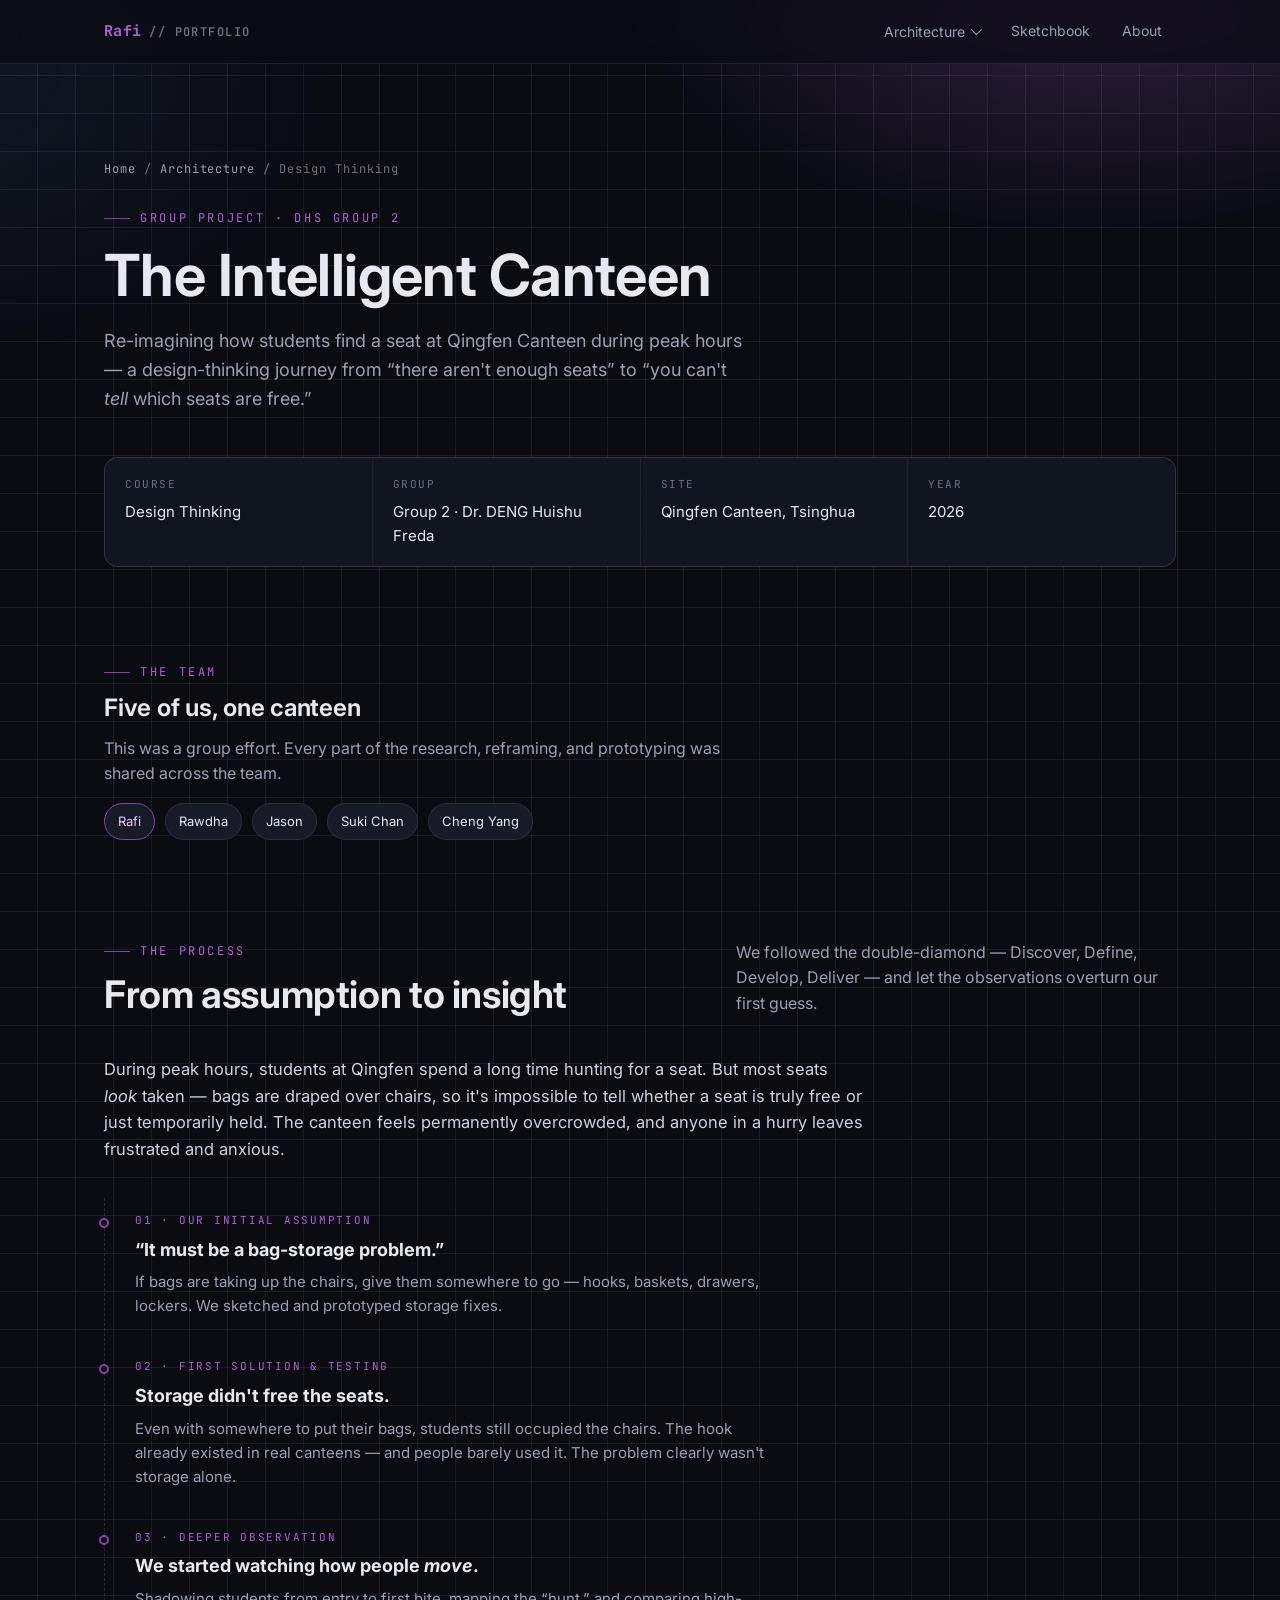
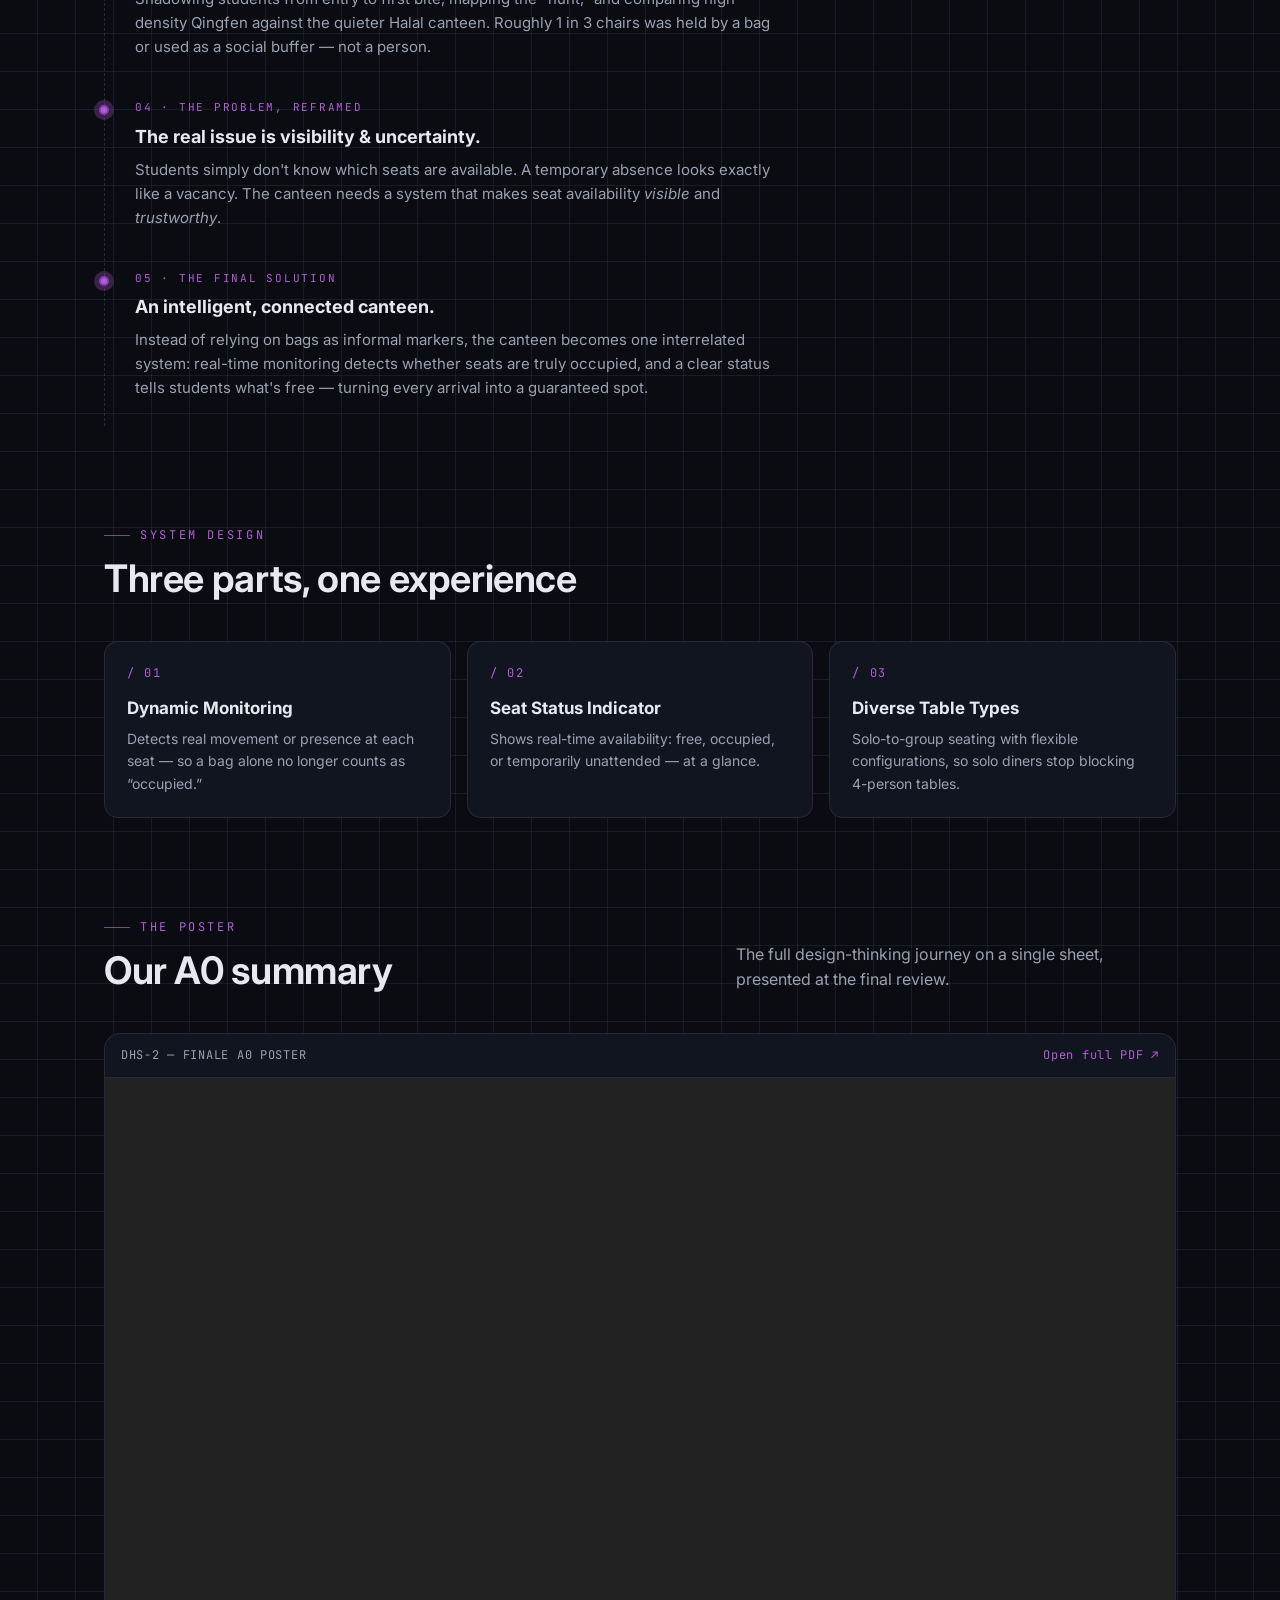
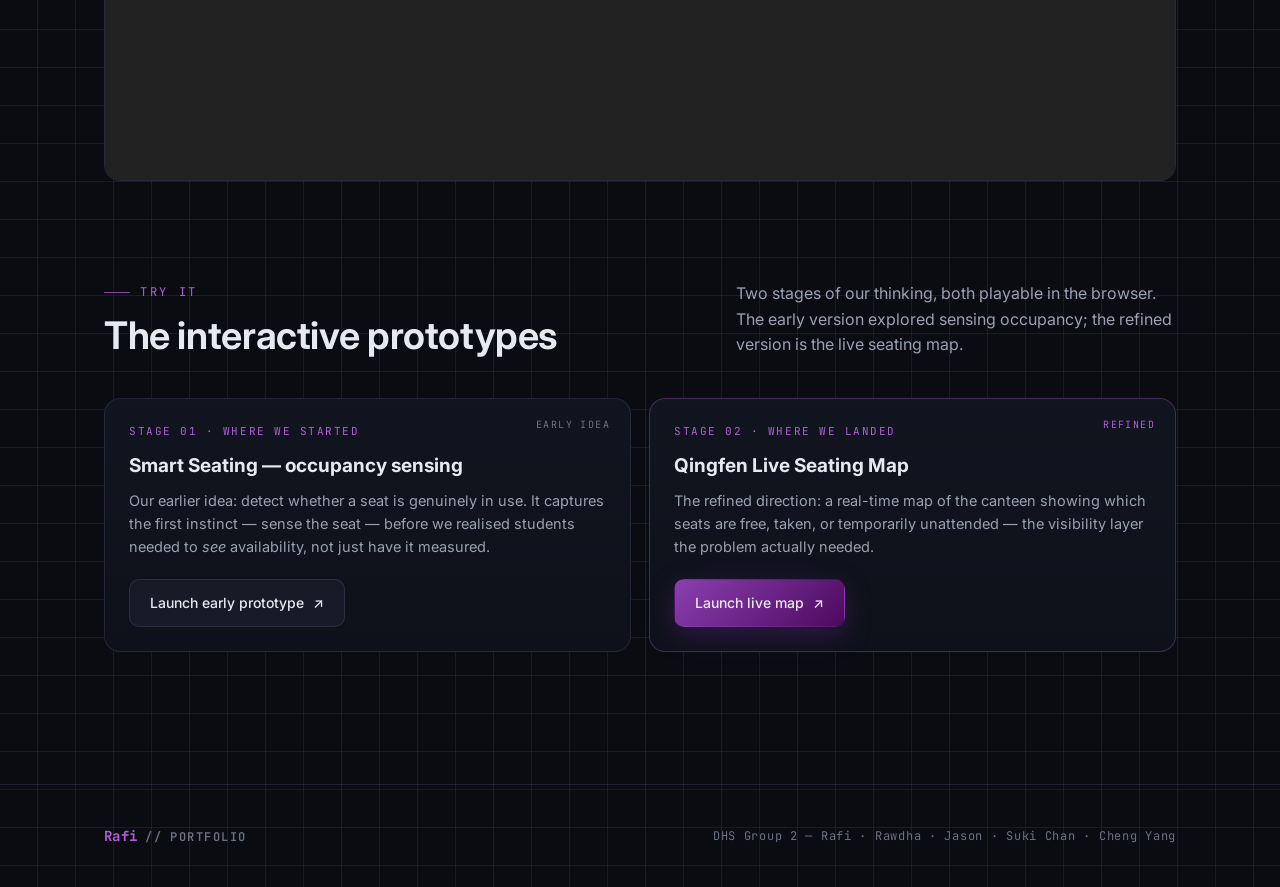
==== projects/design-thinking.html @ dd418583 "commit" ====
<!DOCTYPE html>
<html lang="en">
<head>
  <meta charset="UTF-8" />
  <meta name="viewport" content="width=device-width, initial-scale=1.0" />
  <title>Design Thinking — Qingfen Canteen · Rafi</title>
  <meta name="description" content="DHS Group 2 design-thinking project: re-imagining seat availability at Qingfen Canteen, Tsinghua. From observation to a live seating prototype." />
  <link rel="preconnect" href="https://fonts.googleapis.com" />
  <link rel="preconnect" href="https://fonts.gstatic.com" crossorigin />
  <link href="https://fonts.googleapis.com/css2?family=Inter:wght@400;500;600;700&family=JetBrains+Mono:wght@400;500&display=swap" rel="stylesheet" />
  <link rel="stylesheet" href="../assets/css/main.css" />
</head>
<body>

  <!-- ===== Nav ===== -->
  <nav class="nav">
    <div class="wrap">
      <a class="brand" href="../index.html"><b>Rafi</b> <span>// PORTFOLIO</span></a>
      <button class="nav-toggle" aria-label="Menu"><span></span></button>
      <ul class="menu">
        <li class="has-dropdown">
          <button class="menu-trigger">Architecture <i class="caret"></i></button>
          <div class="dropdown">
            <a href="design-thinking.html">
              Design Thinking — Qingfen Canteen
              <span class="tag">2026</span>
              <small>Re-imagining seat availability at peak hours</small>
            </a>
            <a href="lotus-mirage.html">
              The Lotus Mirage
              <span class="tag">VR</span>
              <small>A lotus-garden VR experience &amp; story</small>
            </a>
            <a href="pottery.html">
              Blue Valentine — Pottery
              <span class="tag">Craft</span>
              <small>Hand-built ceramics, Tsinghua course</small>
            </a>
            <a href="steamy.html">
              Steamy — Zijing Mascot
              <span class="tag">Mascot</span>
              <small>Character design for Zijing</small>
            </a>
          </div>
        </li>
        <li><a href="../index.html#sketchbook">Sketchbook</a></li>
        <li><a href="../index.html#about">About</a></li>
      </ul>
    </div>
  </nav>

  <!-- ===== Project hero ===== -->
  <header class="proj-hero">
    <div class="wrap">
      <div class="crumbs"><a href="../index.html">Home</a> / <a href="../index.html#architecture">Architecture</a> / Design Thinking</div>
      <span class="eyebrow">Group Project · DHS Group 2</span>
      <h1>The Intelligent Canteen</h1>
      <p class="sub">
        Re-imagining how students find a seat at Qingfen Canteen during peak hours —
        a design-thinking journey from “there aren't enough seats” to “you can't
        <em>tell</em> which seats are free.”
      </p>

      <!-- meta -->
      <div class="meta-grid">
        <div class="cell"><div class="k">Course</div><div class="v">Design Thinking</div></div>
        <div class="cell"><div class="k">Group</div><div class="v">Group 2 · Dr. DENG Huishu Freda</div></div>
        <div class="cell"><div class="k">Site</div><div class="v">Qingfen Canteen, Tsinghua</div></div>
        <div class="cell"><div class="k">Year</div><div class="v">2026</div></div>
      </div>
    </div>
  </header>

  <!-- ===== Team ===== -->
  <section class="section" style="padding-top:48px">
    <div class="wrap reveal">
      <span class="eyebrow">The Team</span>
      <h2 style="font-size:24px;margin:12px 0 14px">Five of us, one canteen</h2>
      <p class="muted" style="max-width:640px;margin:0 0 16px">
        This was a group effort. Every part of the research, reframing, and prototyping
        was shared across the team.
      </p>
      <div class="members">
        <span class="chip me">Rafi</span>
        <span class="chip">Rawdha</span>
        <span class="chip">Jason</span>
        <span class="chip">Suki Chan</span>
        <span class="chip">Cheng Yang</span>
      </div>
    </div>
  </section>

  <!-- ===== The story / arc ===== -->
  <section class="section" style="padding-top:0">
    <div class="wrap">
      <div class="section-head reveal">
        <div>
          <span class="eyebrow">The Process</span>
          <h2>From assumption to insight</h2>
        </div>
        <p>We followed the double-diamond — Discover, Define, Develop, Deliver — and let the observations overturn our first guess.</p>
      </div>

      <div class="prose reveal" style="max-width:760px;margin-bottom:36px">
        <p>
          During peak hours, students at Qingfen spend a long time hunting for a seat.
          But most seats <em>look</em> taken — bags are draped over chairs, so it's
          impossible to tell whether a seat is truly free or just temporarily held.
          The canteen feels permanently overcrowded, and anyone in a hurry leaves
          frustrated and anxious.
        </p>
      </div>

      <div class="arc reveal">
        <div class="step">
          <div class="n">01 · Our initial assumption</div>
          <h4>“It must be a bag-storage problem.”</h4>
          <p>If bags are taking up the chairs, give them somewhere to go — hooks, baskets, drawers, lockers. We sketched and prototyped storage fixes.</p>
        </div>
        <div class="step">
          <div class="n">02 · First solution &amp; testing</div>
          <h4>Storage didn't free the seats.</h4>
          <p>Even with somewhere to put their bags, students still occupied the chairs. The hook already existed in real canteens — and people barely used it. The problem clearly wasn't storage alone.</p>
        </div>
        <div class="step">
          <div class="n">03 · Deeper observation</div>
          <h4>We started watching how people <em>move</em>.</h4>
          <p>Shadowing students from entry to first bite, mapping the “hunt,” and comparing high-density Qingfen against the quieter Halal canteen. Roughly 1 in 3 chairs was held by a bag or used as a social buffer — not a person.</p>
        </div>
        <div class="step key">
          <div class="n">04 · The problem, reframed</div>
          <h4>The real issue is visibility &amp; uncertainty.</h4>
          <p>Students simply don't know which seats are available. A temporary absence looks exactly like a vacancy. The canteen needs a system that makes seat availability <em>visible</em> and <em>trustworthy</em>.</p>
        </div>
        <div class="step key">
          <div class="n">05 · The final solution</div>
          <h4>An intelligent, connected canteen.</h4>
          <p>Instead of relying on bags as informal markers, the canteen becomes one interrelated system: real-time monitoring detects whether seats are truly occupied, and a clear status tells students what's free — turning every arrival into a guaranteed spot.</p>
        </div>
      </div>
    </div>
  </section>

  <!-- ===== System components ===== -->
  <section class="section" style="padding-top:0">
    <div class="wrap">
      <div class="section-head reveal">
        <div>
          <span class="eyebrow">System Design</span>
          <h2>Three parts, one experience</h2>
        </div>
      </div>
      <div class="trio reveal">
        <div class="f">
          <div class="ic">/ 01</div>
          <h4>Dynamic Monitoring</h4>
          <p>Detects real movement or presence at each seat — so a bag alone no longer counts as “occupied.”</p>
        </div>
        <div class="f">
          <div class="ic">/ 02</div>
          <h4>Seat Status Indicator</h4>
          <p>Shows real-time availability: free, occupied, or temporarily unattended — at a glance.</p>
        </div>
        <div class="f">
          <div class="ic">/ 03</div>
          <h4>Diverse Table Types</h4>
          <p>Solo-to-group seating with flexible configurations, so solo diners stop blocking 4-person tables.</p>
        </div>
      </div>
    </div>
  </section>

  <!-- ===== Poster ===== -->
  <section class="section" style="padding-top:0">
    <div class="wrap">
      <div class="section-head reveal">
        <div>
          <span class="eyebrow">The Poster</span>
          <h2>Our A0 summary</h2>
        </div>
        <p>The full design-thinking journey on a single sheet, presented at the final review.</p>
      </div>
      <div class="poster reveal">
        <div class="bar">
          <span>DHS-2 — FINALE A0 POSTER</span>
          <a href="../Design_Thinking/DHS-2_Finale%20A0%20Poster-PDF.pdf" target="_blank" rel="noopener">Open full PDF ↗</a>
        </div>
        <iframe src="../Design_Thinking/DHS-2_Finale%20A0%20Poster-PDF.pdf#view=FitH" title="DHS-2 Finale A0 Poster" loading="lazy"></iframe>
      </div>
    </div>
  </section>

  <!-- ===== Prototypes ===== -->
  <section class="section" style="padding-top:0">
    <div class="wrap">
      <div class="section-head reveal">
        <div>
          <span class="eyebrow">Try It</span>
          <h2>The interactive prototypes</h2>
        </div>
        <p>Two stages of our thinking, both playable in the browser. The early version explored sensing occupancy; the refined version is the live seating map.</p>
      </div>

      <div class="protos reveal">
        <article class="proto early">
          <div class="stage">Stage 01 · Where we started</div>
          <h4>Smart Seating — occupancy sensing</h4>
          <p>Our earlier idea: detect whether a seat is genuinely in use. It captures the first instinct — sense the seat — before we realised students needed to <em>see</em> availability, not just have it measured.</p>
          <a class="btn launch" href="../Design_Thinking/qingfen_weight_tracker.html" target="_blank" rel="noopener">Launch early prototype <span class="arr">↗</span></a>
        </article>

        <article class="proto refined">
          <div class="stage">Stage 02 · Where we landed</div>
          <h4>Qingfen Live Seating Map</h4>
          <p>The refined direction: a real-time map of the canteen showing which seats are free, taken, or temporarily unattended — the visibility layer the problem actually needed.</p>
          <a class="btn btn-primary launch" href="../Design_Thinking/qingfen_movement_tracker.html" target="_blank" rel="noopener">Launch live map <span class="arr">↗</span></a>
        </article>
      </div>
    </div>
  </section>

  <!-- ===== Footer ===== -->
  <footer class="footer">
    <div class="wrap">
      <a class="brand" href="../index.html"><b>Rafi</b> <span>// PORTFOLIO</span></a>
      <span class="small">DHS Group 2 — Rafi · Rawdha · Jason · Suki Chan · Cheng Yang</span>
    </div>
  </footer>

  <script src="../assets/js/main.js"></script>
</body>
</html>
---- assets/css/main.css ----
/* =========================================================
   Rafi — Portfolio
   Blueprint theme · Tsinghua purple accent
   ========================================================= */

:root {
  /* Surfaces (deep ink with a faint purple/blue tint) */
  --bg:          #0a0c12;
  --bg-2:        #0e111a;
  --surface:     #11151f;
  --surface-2:   #161b27;
  --line:        rgba(150, 170, 210, 0.10);   /* blueprint grid line */
  --line-strong: rgba(160, 180, 220, 0.18);
  --border:      rgba(168, 130, 200, 0.16);

  /* Text */
  --text:        #e7e9f0;
  --muted:       #9aa1b2;
  --faint:       #6b7283;

  /* Tsinghua purple accent (brightened for dark bg) + deep fill */
  --accent:      #b15fd6;
  --accent-2:    #8a3fb0;
  --accent-deep: #4d0a5e;
  --accent-glow: rgba(177, 95, 214, 0.28);

  /* Type */
  --mono: ui-monospace, "SF Mono", "JetBrains Mono", "Menlo", monospace;
  --sans: "Inter", -apple-system, BlinkMacSystemFont, "Segoe UI", Roboto, sans-serif;

  --maxw: 1120px;
  --nav-h: 64px;
}

/* ---------- Reset ---------- */
*, *::before, *::after { box-sizing: border-box; }
html { scroll-behavior: smooth; }
body {
  margin: 0;
  font-family: var(--sans);
  color: var(--text);
  background-color: var(--bg);
  /* Blueprint grid */
  background-image:
    linear-gradient(var(--line) 1px, transparent 1px),
    linear-gradient(90deg, var(--line) 1px, transparent 1px);
  background-size: 38px 38px, 38px 38px;
  background-position: -1px -1px;
  line-height: 1.6;
  -webkit-font-smoothing: antialiased;
  text-rendering: optimizeLegibility;
  overflow-x: hidden;
}
body::before {
  /* soft accent vignette in the top corner */
  content: "";
  position: fixed;
  inset: 0;
  pointer-events: none;
  z-index: 0;
  background:
    radial-gradient(820px 520px at 85% -8%, var(--accent-glow), transparent 60%),
    radial-gradient(680px 480px at -5% 8%, rgba(80,110,180,0.12), transparent 60%);
}

img { max-width: 100%; display: block; }
a { color: var(--accent); text-decoration: none; }
a:hover { color: #d49bef; }

/* ---------- Layout helpers ---------- */
.wrap { width: 100%; max-width: var(--maxw); margin: 0 auto; padding: 0 24px; }
.section { position: relative; z-index: 1; padding: 92px 0; }
.eyebrow {
  font-family: var(--mono);
  font-size: 12px;
  letter-spacing: 0.22em;
  text-transform: uppercase;
  color: var(--accent);
  display: inline-flex;
  align-items: center;
  gap: 10px;
}
.eyebrow::before {
  content: "";
  width: 26px; height: 1px;
  background: var(--accent);
  opacity: 0.7;
}
h1, h2, h3 { line-height: 1.15; letter-spacing: -0.01em; font-weight: 650; }
.muted { color: var(--muted); }

/* ---------- Nav ---------- */
.nav {
  position: sticky; top: 0; z-index: 50;
  height: var(--nav-h);
  display: flex; align-items: center;
  background: rgba(10, 12, 18, 0.72);
  backdrop-filter: saturate(140%) blur(12px);
  border-bottom: 1px solid var(--border);
}
.nav .wrap { display: flex; align-items: center; justify-content: space-between; }
.brand {
  font-family: var(--mono);
  font-weight: 600;
  font-size: 15px;
  letter-spacing: 0.02em;
  color: var(--text);
  display: flex; align-items: baseline; gap: 8px;
}
.brand b { color: var(--accent); font-weight: 700; }
.brand span { color: var(--faint); font-size: 12px; letter-spacing: 0.12em; }

.menu { display: flex; align-items: center; gap: 4px; list-style: none; margin: 0; padding: 0; }
.menu > li { position: relative; }
.menu a, .menu button.menu-trigger {
  font-family: var(--sans);
  font-size: 14px;
  color: var(--muted);
  background: none; border: 0; cursor: pointer;
  padding: 9px 14px; border-radius: 8px;
  display: inline-flex; align-items: center; gap: 6px;
  transition: color .15s, background .15s;
}
.menu a:hover, .menu button.menu-trigger:hover,
.menu a.active { color: var(--text); background: var(--surface-2); }
.menu-trigger .caret { width: 8px; height: 8px; border-right: 1.5px solid currentColor; border-bottom: 1.5px solid currentColor; transform: rotate(45deg) translateY(-2px); transition: transform .2s; }
.menu li.open .caret { transform: rotate(-135deg) translateY(-1px); }

/* Dropdown */
.dropdown {
  position: absolute; top: calc(100% + 8px); left: 0;
  min-width: 264px;
  background: var(--surface);
  border: 1px solid var(--border);
  border-radius: 12px;
  padding: 8px;
  box-shadow: 0 18px 50px rgba(0,0,0,0.5);
  opacity: 0; visibility: hidden; transform: translateY(-6px);
  transition: opacity .16s, transform .16s, visibility .16s;
}
.menu li.open .dropdown { opacity: 1; visibility: visible; transform: translateY(0); }
.dropdown a { display: block; padding: 10px 12px; border-radius: 8px; color: var(--text); }
.dropdown a small { display: block; color: var(--faint); font-size: 12px; margin-top: 2px; }
.dropdown a:hover { background: var(--surface-2); }
.dropdown .tag { float: right; font-family: var(--mono); font-size: 10px; color: var(--accent); border: 1px solid var(--border); border-radius: 999px; padding: 2px 7px; }

.nav-toggle { display: none; background: none; border: 1px solid var(--border); border-radius: 8px; width: 38px; height: 38px; cursor: pointer; }
.nav-toggle span, .nav-toggle span::before, .nav-toggle span::after {
  content: ""; display: block; width: 18px; height: 1.5px; background: var(--text); margin: 0 auto; position: relative;
}
.nav-toggle span::before { position: absolute; top: -5px; }
.nav-toggle span::after { position: absolute; top: 5px; }

/* ---------- Hero ---------- */
.hero { position: relative; z-index: 1; padding: 120px 0 86px; }
.hero h1 { font-size: clamp(38px, 7vw, 76px); margin: 18px 0 0; letter-spacing: -0.02em; }
.hero h1 em { font-style: normal; color: var(--accent); }
.hero .lede { margin-top: 22px; max-width: 560px; font-size: 18px; color: var(--muted); }
.hero .cta-row { margin-top: 36px; display: flex; gap: 14px; flex-wrap: wrap; }

/* coordinate ticks on hero corners */
.coord { font-family: var(--mono); font-size: 11px; color: var(--faint); letter-spacing: 0.1em; }

/* ---------- Buttons ---------- */
.btn {
  display: inline-flex; align-items: center; gap: 9px;
  font-family: var(--sans); font-size: 14px; font-weight: 500;
  padding: 12px 20px; border-radius: 10px; cursor: pointer;
  border: 1px solid var(--border); background: var(--surface-2); color: var(--text);
  transition: transform .12s, border-color .15s, background .15s, box-shadow .15s;
}
.btn:hover { transform: translateY(-2px); border-color: var(--accent-2); color: var(--text); }
.btn .arr { transition: transform .15s; }
.btn:hover .arr { transform: translateX(3px); }
.btn-primary {
  background: linear-gradient(135deg, var(--accent-2), var(--accent-deep));
  border-color: transparent;
  box-shadow: 0 8px 28px rgba(120, 40, 160, 0.32);
}
.btn-primary:hover { box-shadow: 0 12px 36px var(--accent-glow); }

/* ---------- Section header ---------- */
.section-head { display: flex; align-items: flex-end; justify-content: space-between; gap: 24px; margin-bottom: 40px; flex-wrap: wrap; }
.section-head h2 { font-size: clamp(26px, 4vw, 38px); margin: 12px 0 0; }
.section-head p { margin: 8px 0 0; max-width: 440px; color: var(--muted); }

/* ---------- Project cards ---------- */
.cards { display: grid; grid-template-columns: repeat(auto-fill, minmax(300px, 1fr)); gap: 22px; }
.card {
  position: relative;
  display: flex; flex-direction: column;
  background: var(--surface);
  border: 1px solid var(--border);
  border-radius: 16px;
  overflow: hidden;
  transition: transform .18s, border-color .18s, box-shadow .18s;
}
.card:hover { transform: translateY(-4px); border-color: var(--accent-2); box-shadow: 0 22px 60px rgba(0,0,0,0.5); }
.card .thumb { aspect-ratio: 16 / 10; background: var(--bg-2); border-bottom: 1px solid var(--border); position: relative; overflow: hidden; }
.card .thumb img { width: 100%; height: 100%; object-fit: cover; opacity: 0.92; transition: transform .4s, opacity .2s; }
.card:hover .thumb img { transform: scale(1.04); opacity: 1; }
.card .thumb.placeholder { display: grid; place-items: center; background-image: linear-gradient(var(--line) 1px, transparent 1px), linear-gradient(90deg, var(--line) 1px, transparent 1px); background-size: 26px 26px; }
.card .thumb.placeholder span { font-family: var(--mono); font-size: 12px; color: var(--faint); letter-spacing: 0.18em; }
.card .body { padding: 20px 22px 24px; flex: 1; display: flex; flex-direction: column; }
.card .kicker { font-family: var(--mono); font-size: 11px; letter-spacing: 0.16em; text-transform: uppercase; color: var(--accent); }
.card h3 { font-size: 20px; margin: 10px 0 8px; }
.card p { margin: 0; color: var(--muted); font-size: 14.5px; }
.card .foot { margin-top: 18px; display: flex; align-items: center; gap: 8px; font-size: 13px; color: var(--text); font-weight: 500; }
.card.disabled { opacity: 0.7; pointer-events: none; }
.card .badge { position: absolute; top: 14px; right: 14px; z-index: 2; font-family: var(--mono); font-size: 10px; letter-spacing: 0.12em; padding: 4px 9px; border-radius: 999px; background: rgba(10,12,18,0.7); border: 1px solid var(--border); color: var(--muted); }
.card-link { color: inherit; }
.card-link:hover { color: inherit; }

/* ---------- Project (detail) page ---------- */
.proj-hero { padding: 96px 0 40px; position: relative; z-index: 1; }
.crumbs { font-family: var(--mono); font-size: 12px; color: var(--faint); letter-spacing: 0.08em; margin-bottom: 22px; }
.crumbs a { color: var(--muted); }
.crumbs a:hover { color: var(--accent); }
.proj-hero h1 { font-size: clamp(32px, 5.5vw, 58px); margin: 14px 0 0; }
.proj-hero .sub { margin-top: 18px; max-width: 640px; font-size: 18px; color: var(--muted); }

.meta-grid { display: grid; grid-template-columns: repeat(auto-fit, minmax(160px, 1fr)); gap: 1px; margin-top: 44px; background: var(--border); border: 1px solid var(--border); border-radius: 14px; overflow: hidden; }
.meta-grid .cell { background: var(--surface); padding: 18px 20px; }
.meta-grid .k { font-family: var(--mono); font-size: 11px; letter-spacing: 0.14em; text-transform: uppercase; color: var(--faint); }
.meta-grid .v { margin-top: 6px; font-size: 15px; color: var(--text); }

/* members */
.members { display: flex; flex-wrap: wrap; gap: 10px; margin-top: 4px; }
.chip { font-size: 13px; padding: 7px 13px; border-radius: 999px; border: 1px solid var(--border); background: var(--surface-2); color: var(--text); }
.chip.me { border-color: var(--accent-2); color: #e9c8f7; }

/* prose */
.prose { max-width: 720px; }
.prose p { color: #cfd3de; font-size: 16.5px; }
.prose h3 { font-size: 22px; margin: 40px 0 12px; }

/* journey / arc */
.arc { display: grid; gap: 0; margin-top: 12px; border-left: 1px dashed var(--line-strong); }
.arc .step { position: relative; padding: 14px 0 26px 30px; }
.arc .step::before { content: ""; position: absolute; left: -6px; top: 20px; width: 10px; height: 10px; border-radius: 50%; background: var(--bg); border: 2px solid var(--accent-2); }
.arc .step.key::before { background: var(--accent); box-shadow: 0 0 0 5px var(--accent-glow); }
.arc .step .n { font-family: var(--mono); font-size: 11px; letter-spacing: 0.16em; color: var(--accent); text-transform: uppercase; }
.arc .step h4 { margin: 6px 0 6px; font-size: 18px; }
.arc .step p { margin: 0; color: var(--muted); font-size: 15px; max-width: 640px; }

/* feature trio */
.trio { display: grid; grid-template-columns: repeat(auto-fit, minmax(220px, 1fr)); gap: 16px; margin-top: 16px; }
.trio .f { border: 1px solid var(--border); border-radius: 14px; padding: 22px; background: var(--surface); }
.trio .f .ic { font-family: var(--mono); color: var(--accent); font-size: 12px; letter-spacing: 0.14em; }
.trio .f h4 { margin: 12px 0 6px; font-size: 17px; }
.trio .f p { margin: 0; color: var(--muted); font-size: 14px; }

/* poster embed */
.poster { margin-top: 16px; border: 1px solid var(--border); border-radius: 16px; overflow: hidden; background: var(--surface); }
.poster .bar { display: flex; align-items: center; justify-content: space-between; padding: 12px 16px; border-bottom: 1px solid var(--border); font-family: var(--mono); font-size: 12px; color: var(--muted); letter-spacing: 0.06em; }
.poster .bar a { font-size: 12px; }
.poster iframe { width: 100%; height: 78vh; min-height: 520px; border: 0; background: #222; display: block; }

/* prototype launch cards */
.protos { display: grid; grid-template-columns: repeat(auto-fit, minmax(280px, 1fr)); gap: 18px; margin-top: 16px; }
.proto {
  position: relative; display: flex; flex-direction: column;
  border: 1px solid var(--border); border-radius: 16px; padding: 24px;
  background: linear-gradient(180deg, var(--surface), var(--bg-2));
  transition: transform .16s, border-color .16s, box-shadow .16s;
}
.proto:hover { transform: translateY(-4px); border-color: var(--accent-2); box-shadow: 0 18px 50px rgba(0,0,0,0.45); }
.proto .stage { font-family: var(--mono); font-size: 11px; letter-spacing: 0.14em; text-transform: uppercase; color: var(--accent); }
.proto h4 { font-size: 19px; margin: 10px 0 8px; }
.proto p { margin: 0 0 20px; color: var(--muted); font-size: 14.5px; flex: 1; }
.proto .launch { align-self: flex-start; }
.proto.refined { border-color: rgba(177, 95, 214, 0.32); }
.proto.refined::after { content: "REFINED"; position: absolute; top: 18px; right: 20px; font-family: var(--mono); font-size: 10px; letter-spacing: 0.14em; color: var(--accent); }
.proto.early::after { content: "EARLY IDEA"; position: absolute; top: 18px; right: 20px; font-family: var(--mono); font-size: 10px; letter-spacing: 0.14em; color: var(--faint); }

/* ---------- Footer ---------- */
.footer { position: relative; z-index: 1; border-top: 1px solid var(--border); padding: 40px 0; margin-top: 40px; }
.footer .wrap { display: flex; justify-content: space-between; align-items: center; gap: 16px; flex-wrap: wrap; }
.footer .brand { font-size: 14px; }
.footer .small { font-family: var(--mono); font-size: 12px; color: var(--faint); letter-spacing: 0.06em; }

/* ---------- Reveal on scroll ---------- */
.reveal { opacity: 0; transform: translateY(18px); transition: opacity .6s ease, transform .6s ease; }
.reveal.in { opacity: 1; transform: none; }

/* ---------- Responsive ---------- */
@media (max-width: 760px) {
  .nav-toggle { display: block; }
  .menu {
    position: fixed; top: var(--nav-h); left: 0; right: 0;
    flex-direction: column; align-items: stretch; gap: 0;
    background: var(--surface); border-bottom: 1px solid var(--border);
    padding: 8px; max-height: 0; overflow: hidden; transition: max-height .25s ease; box-shadow: 0 24px 50px rgba(0,0,0,0.5);
  }
  .menu.open { max-height: 80vh; overflow: auto; }
  .menu a, .menu button.menu-trigger { width: 100%; justify-content: space-between; padding: 13px 14px; }
  .dropdown { position: static; opacity: 1; visibility: visible; transform: none; box-shadow: none; border: 0; border-left: 2px solid var(--border); border-radius: 0; margin: 2px 0 6px 14px; min-width: 0; display: none; }
  .menu li.open .dropdown { display: block; }
  .section { padding: 64px 0; }
  .hero { padding: 80px 0 56px; }
  .poster iframe { height: 64vh; }
}

@media (prefers-reduced-motion: reduce) {
  * { scroll-behavior: auto; }
  .reveal { transition: none; opacity: 1; transform: none; }
}

/* =========================================================
   Reusable media components (galleries, video, downloads)
   ========================================================= */

/* category tag on cards */
.card .cat { float: right; font-family: var(--mono); font-size: 10px; letter-spacing: 0.12em; color: var(--accent); border: 1px solid var(--border); border-radius: 999px; padding: 3px 9px; margin-top: 2px; }

/* photo gallery grid */
.gallery { display: grid; grid-template-columns: repeat(auto-fill, minmax(220px, 1fr)); gap: 14px; margin-top: 16px; }
.gallery .tile { aspect-ratio: 4 / 3; border: 1px solid var(--border); border-radius: 12px; overflow: hidden; background: var(--surface); }
.gallery .tile img { width: 100%; height: 100%; object-fit: cover; display: block; }
.gallery .tile.wide { grid-column: span 2; aspect-ratio: 16 / 9; }
.gallery .tile.ph,
.videoframe.ph,
.thumb.placeholder { background-image: linear-gradient(var(--line) 1px, transparent 1px), linear-gradient(90deg, var(--line) 1px, transparent 1px); background-size: 24px 24px; }
.gallery .tile.ph { display: grid; place-items: center; }
.gallery .tile.ph span { font-family: var(--mono); font-size: 11px; color: var(--faint); letter-spacing: 0.14em; text-align: center; padding: 10px; }

/* video frame */
.videoframe { margin-top: 16px; border: 1px solid var(--border); border-radius: 16px; overflow: hidden; background: var(--surface); aspect-ratio: 16 / 9; display: grid; place-items: center; }
.videoframe iframe, .videoframe video { width: 100%; height: 100%; border: 0; display: block; }
.videoframe.ph span { font-family: var(--mono); font-size: 12px; color: var(--faint); letter-spacing: 0.14em; }

/* notice / callout */
.notice { display: flex; gap: 12px; align-items: flex-start; margin-top: 18px; padding: 16px 18px; border: 1px solid var(--border); border-left: 3px solid var(--accent-2); border-radius: 12px; background: var(--surface); }
.notice .ic { font-family: var(--mono); color: var(--accent); font-size: 13px; line-height: 1.7; }
.notice p { margin: 0; color: var(--muted); font-size: 14.5px; }
.notice strong { color: var(--text); }

/* download row + platform tag */
.dl-row { display: flex; gap: 12px; flex-wrap: wrap; margin-top: 16px; align-items: center; }
.platform-tag { font-family: var(--mono); font-size: 11px; letter-spacing: 0.12em; color: var(--muted); border: 1px solid var(--border); border-radius: 999px; padding: 6px 12px; }

/* disabled / coming-soon links */
a.btn[aria-disabled="true"] { opacity: 0.5; pointer-events: none; }

/* version blocks (e.g. old vs newest Steamy) */
.versions { display: grid; gap: 18px; margin-top: 16px; }
.version { border: 1px solid var(--border); border-radius: 16px; padding: 22px; background: var(--surface); }
.version.current { border-color: rgba(177, 95, 214, 0.32); }
.version .vhead { display: flex; align-items: center; justify-content: space-between; gap: 12px; flex-wrap: wrap; }
.version .vhead h4 { margin: 0; font-size: 18px; }
.version .vhead .state { font-family: var(--mono); font-size: 10px; letter-spacing: 0.14em; padding: 4px 9px; border-radius: 999px; border: 1px solid var(--border); color: var(--faint); }
.version.current .vhead .state { color: var(--accent); border-color: rgba(177, 95, 214, 0.32); }

@media (max-width: 600px) {
  .gallery .tile.wide { grid-column: span 1; aspect-ratio: 4 / 3; }
}
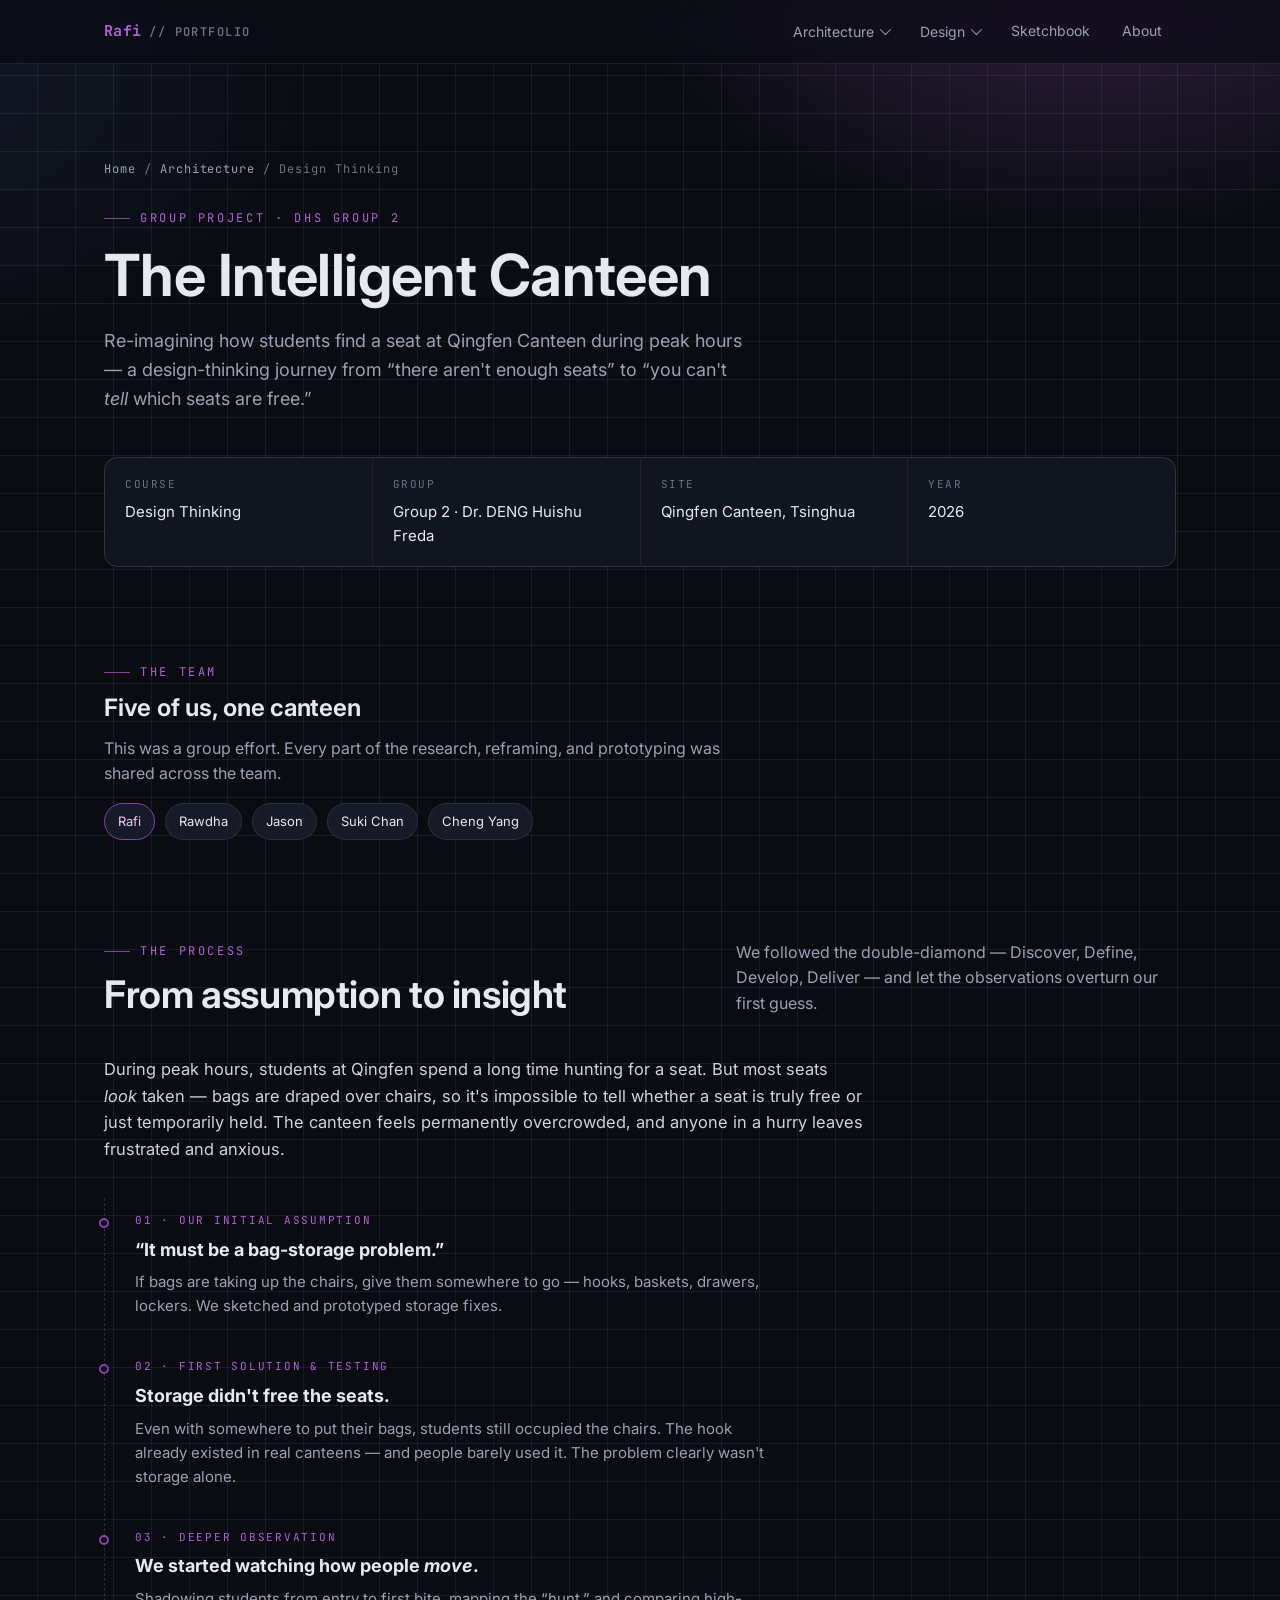
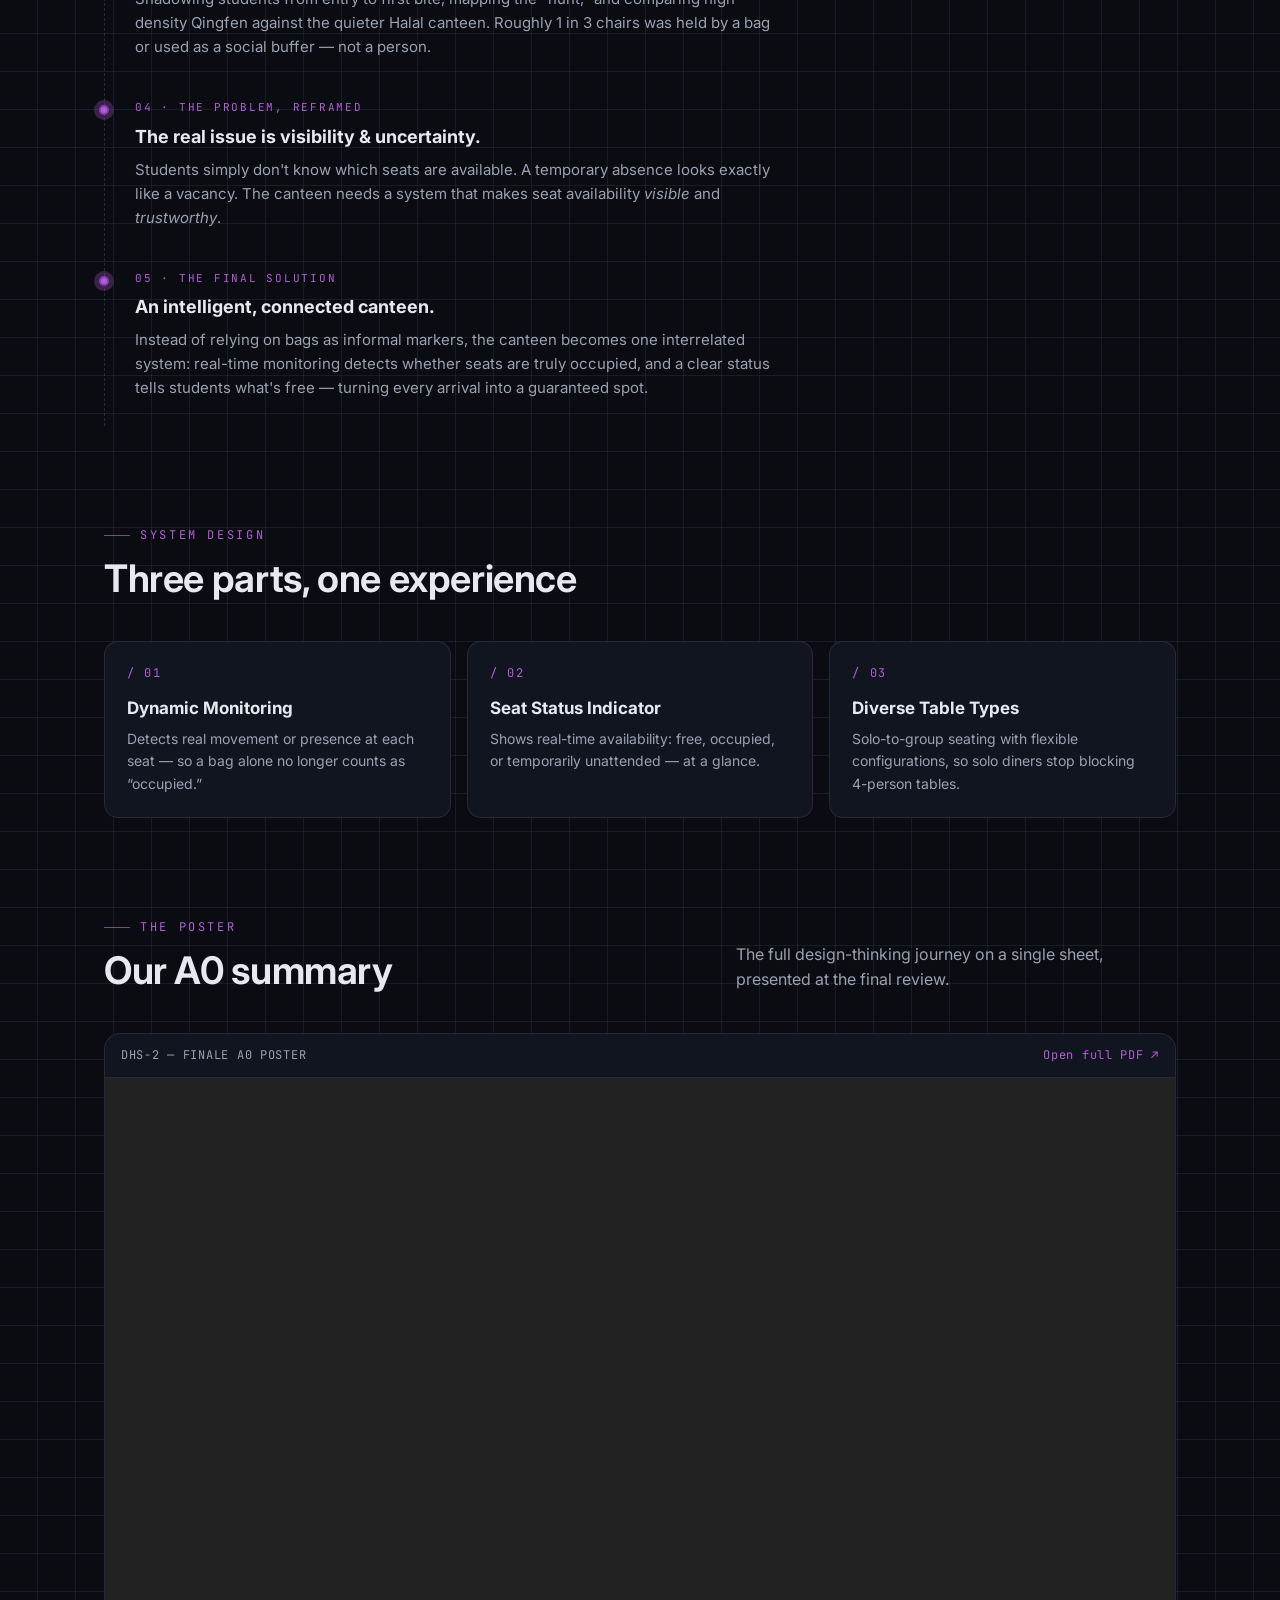
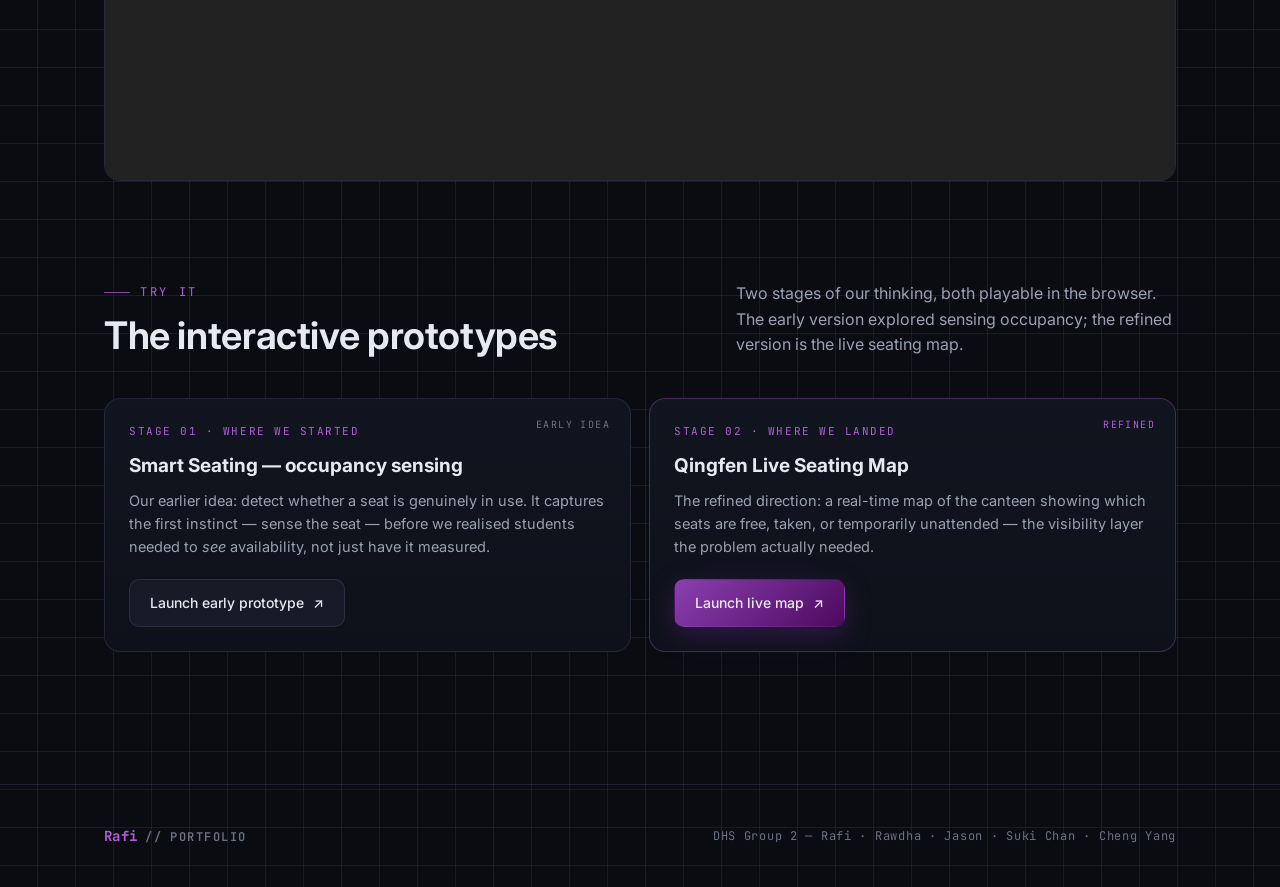
==== commit c2b112eb: "commit" ====
--- a/projects/design-thinking.html
+++ b/projects/design-thinking.html
@@ -29,17 +29,22 @@
             <a href="lotus-mirage.html">
               The Lotus Mirage
               <span class="tag">VR</span>
-              <small>A lotus-garden VR experience &amp; story</small>
+              <small>A VR pavilion — a beautiful, hollow shell</small>
+            </a>
+          </div>
+        </li>
+        <li class="has-dropdown">
+          <button class="menu-trigger">Design <i class="caret"></i></button>
+          <div class="dropdown">
+            <a href="steamy.html">
+              Steamy — Zijing Mascot
+              <span class="tag">Mascot</span>
+              <small>1st-place college mascot</small>
             </a>
             <a href="pottery.html">
               Blue Valentine — Pottery
               <span class="tag">Craft</span>
-              <small>Hand-built ceramics, Tsinghua course</small>
-            </a>
-            <a href="steamy.html">
-              Steamy — Zijing Mascot
-              <span class="tag">Mascot</span>
-              <small>Character design for Zijing</small>
+              <small>Hand-built ceramic rose</small>
             </a>
           </div>
         </li>
@@ -183,9 +188,9 @@
       <div class="poster reveal">
         <div class="bar">
           <span>DHS-2 — FINALE A0 POSTER</span>
-          <a href="../Design_Thinking/DHS-2_Finale%20A0%20Poster-PDF.pdf" target="_blank" rel="noopener">Open full PDF ↗</a>
-        </div>
-        <iframe src="../Design_Thinking/DHS-2_Finale%20A0%20Poster-PDF.pdf#view=FitH" title="DHS-2 Finale A0 Poster" loading="lazy"></iframe>
+          <a href="../assets/docs/dhs2-poster.pdf" target="_blank" rel="noopener">Open full PDF ↗</a>
+        </div>
+        <iframe src="../assets/docs/dhs2-poster.pdf#view=FitH" title="DHS-2 Finale A0 Poster" loading="lazy"></iframe>
       </div>
     </div>
   </section>
@@ -206,14 +211,14 @@
           <div class="stage">Stage 01 · Where we started</div>
           <h4>Smart Seating — occupancy sensing</h4>
           <p>Our earlier idea: detect whether a seat is genuinely in use. It captures the first instinct — sense the seat — before we realised students needed to <em>see</em> availability, not just have it measured.</p>
-          <a class="btn launch" href="../Design_Thinking/qingfen_weight_tracker.html" target="_blank" rel="noopener">Launch early prototype <span class="arr">↗</span></a>
+          <a class="btn launch" href="../assets/prototypes/qingfen-weight-tracker.html" target="_blank" rel="noopener">Launch early prototype <span class="arr">↗</span></a>
         </article>
 
         <article class="proto refined">
           <div class="stage">Stage 02 · Where we landed</div>
           <h4>Qingfen Live Seating Map</h4>
           <p>The refined direction: a real-time map of the canteen showing which seats are free, taken, or temporarily unattended — the visibility layer the problem actually needed.</p>
-          <a class="btn btn-primary launch" href="../Design_Thinking/qingfen_movement_tracker.html" target="_blank" rel="noopener">Launch live map <span class="arr">↗</span></a>
+          <a class="btn btn-primary launch" href="../assets/prototypes/qingfen-movement-tracker.html" target="_blank" rel="noopener">Launch live map <span class="arr">↗</span></a>
         </article>
       </div>
     </div>
--- a/assets/css/main.css
+++ b/assets/css/main.css
@@ -351,6 +351,25 @@
 .version .vhead .state { font-family: var(--mono); font-size: 10px; letter-spacing: 0.14em; padding: 4px 9px; border-radius: 999px; border: 1px solid var(--border); color: var(--faint); }
 .version.current .vhead .state { color: var(--accent); border-color: rgba(177, 95, 214, 0.32); }
 
+/* character / logo images that should show whole, not crop */
+.thumb.contain { background: #0d1018; }
+.thumb.contain img { object-fit: contain; padding: 16px; }
+.gallery .tile.contain { background: #0d1018; }
+.gallery .tile.contain img { object-fit: contain; padding: 14px; }
+.gallery .tile.tall { aspect-ratio: 3 / 4; }
+.gallery .tile video { width: 100%; height: 100%; object-fit: contain; display: block; background: #0d1018; }
+.feature-img { max-width: 340px; margin-top: 16px; border: 1px solid var(--border); border-radius: 16px; background: #0d1018; padding: 18px; }
+.feature-img img { width: 100%; display: block; }
+
+/* pull-quote (lyrics, statements) */
+blockquote.quote { margin: 6px 0 20px; padding: 16px 22px; border-left: 3px solid var(--accent); background: var(--surface); border-radius: 0 12px 12px 0; }
+blockquote.quote p { margin: 0; font-size: 19px; line-height: 1.5; font-style: italic; color: var(--text); }
+blockquote.quote cite { display: block; margin-top: 10px; font-style: normal; font-family: var(--mono); font-size: 12px; letter-spacing: 0.08em; color: var(--accent); }
+
+/* award / highlight pill */
+.award { display: inline-flex; align-items: center; gap: 9px; margin-top: 22px; padding: 9px 16px; border: 1px solid rgba(177, 95, 214, 0.32); border-radius: 999px; background: var(--surface); font-size: 13.5px; color: #e9c8f7; }
+.award .star { color: var(--accent); font-size: 15px; }
+
 @media (max-width: 600px) {
   .gallery .tile.wide { grid-column: span 1; aspect-ratio: 4 / 3; }
 }
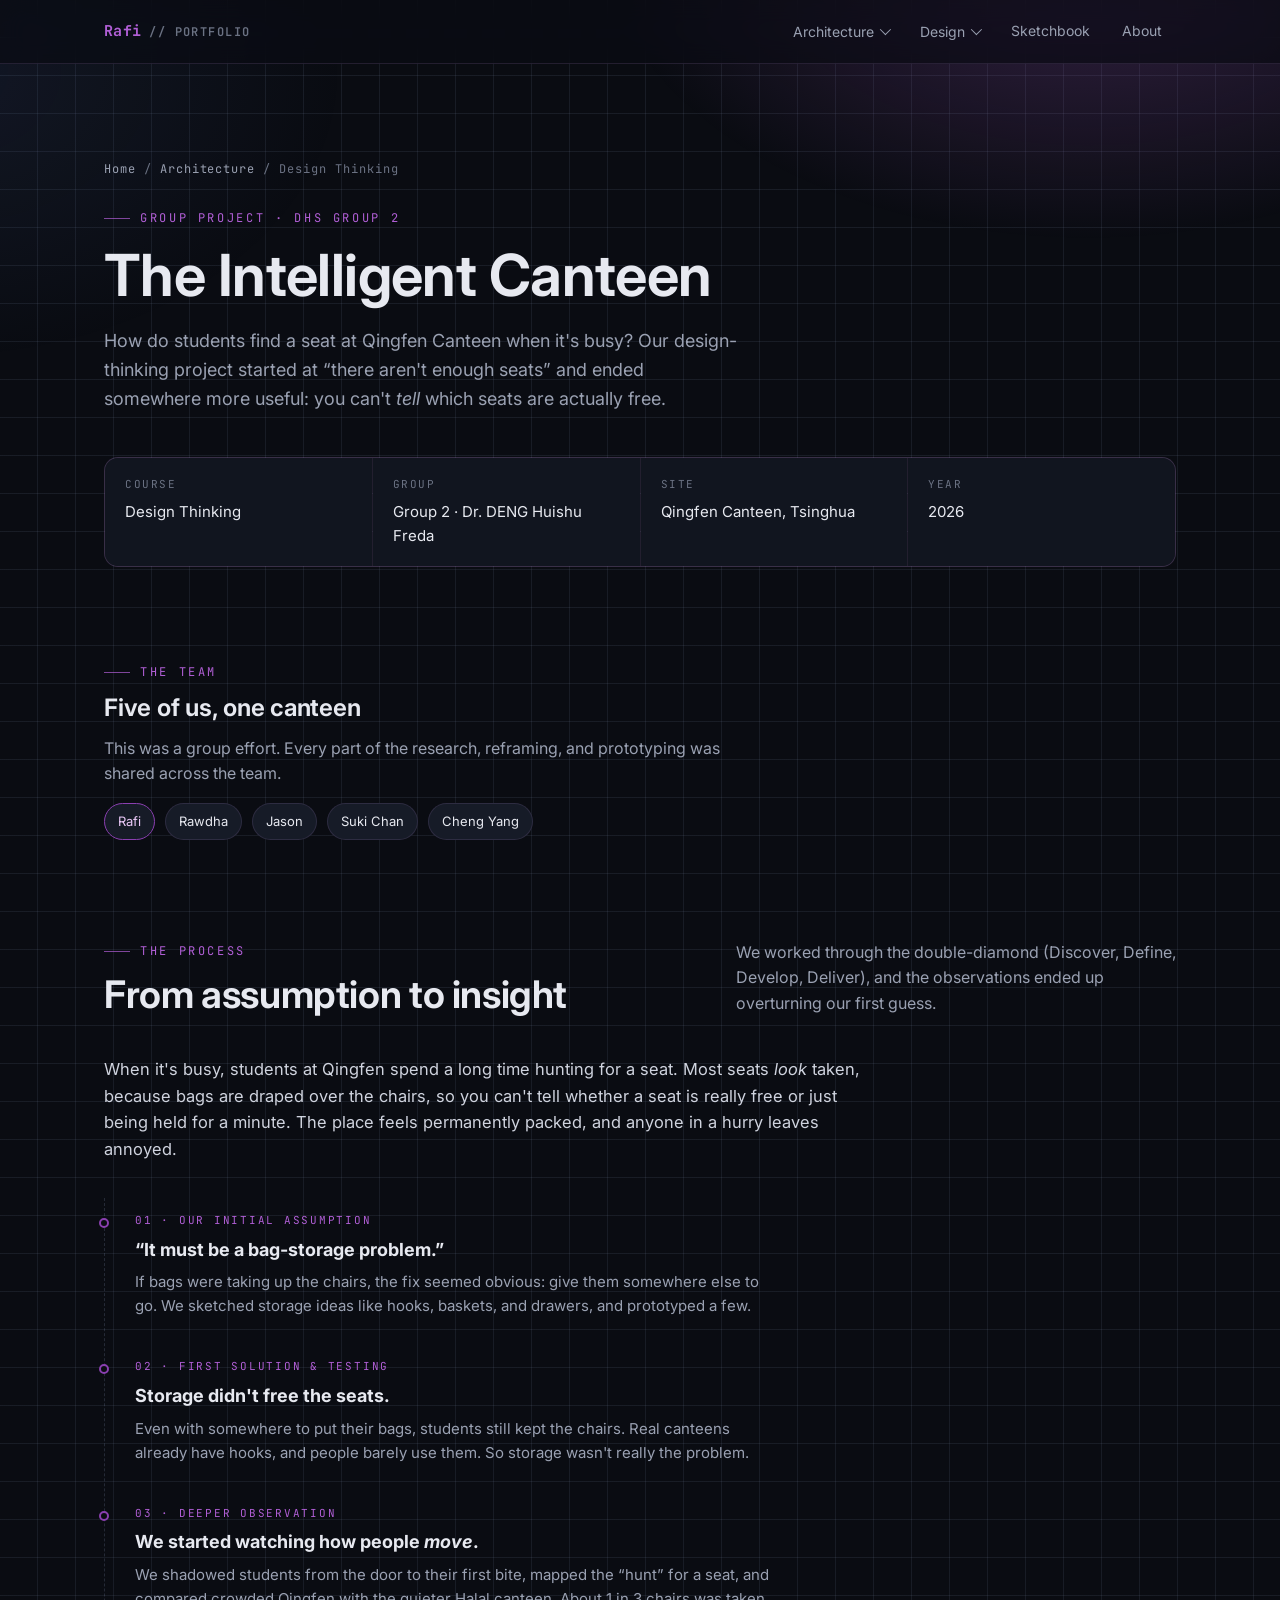
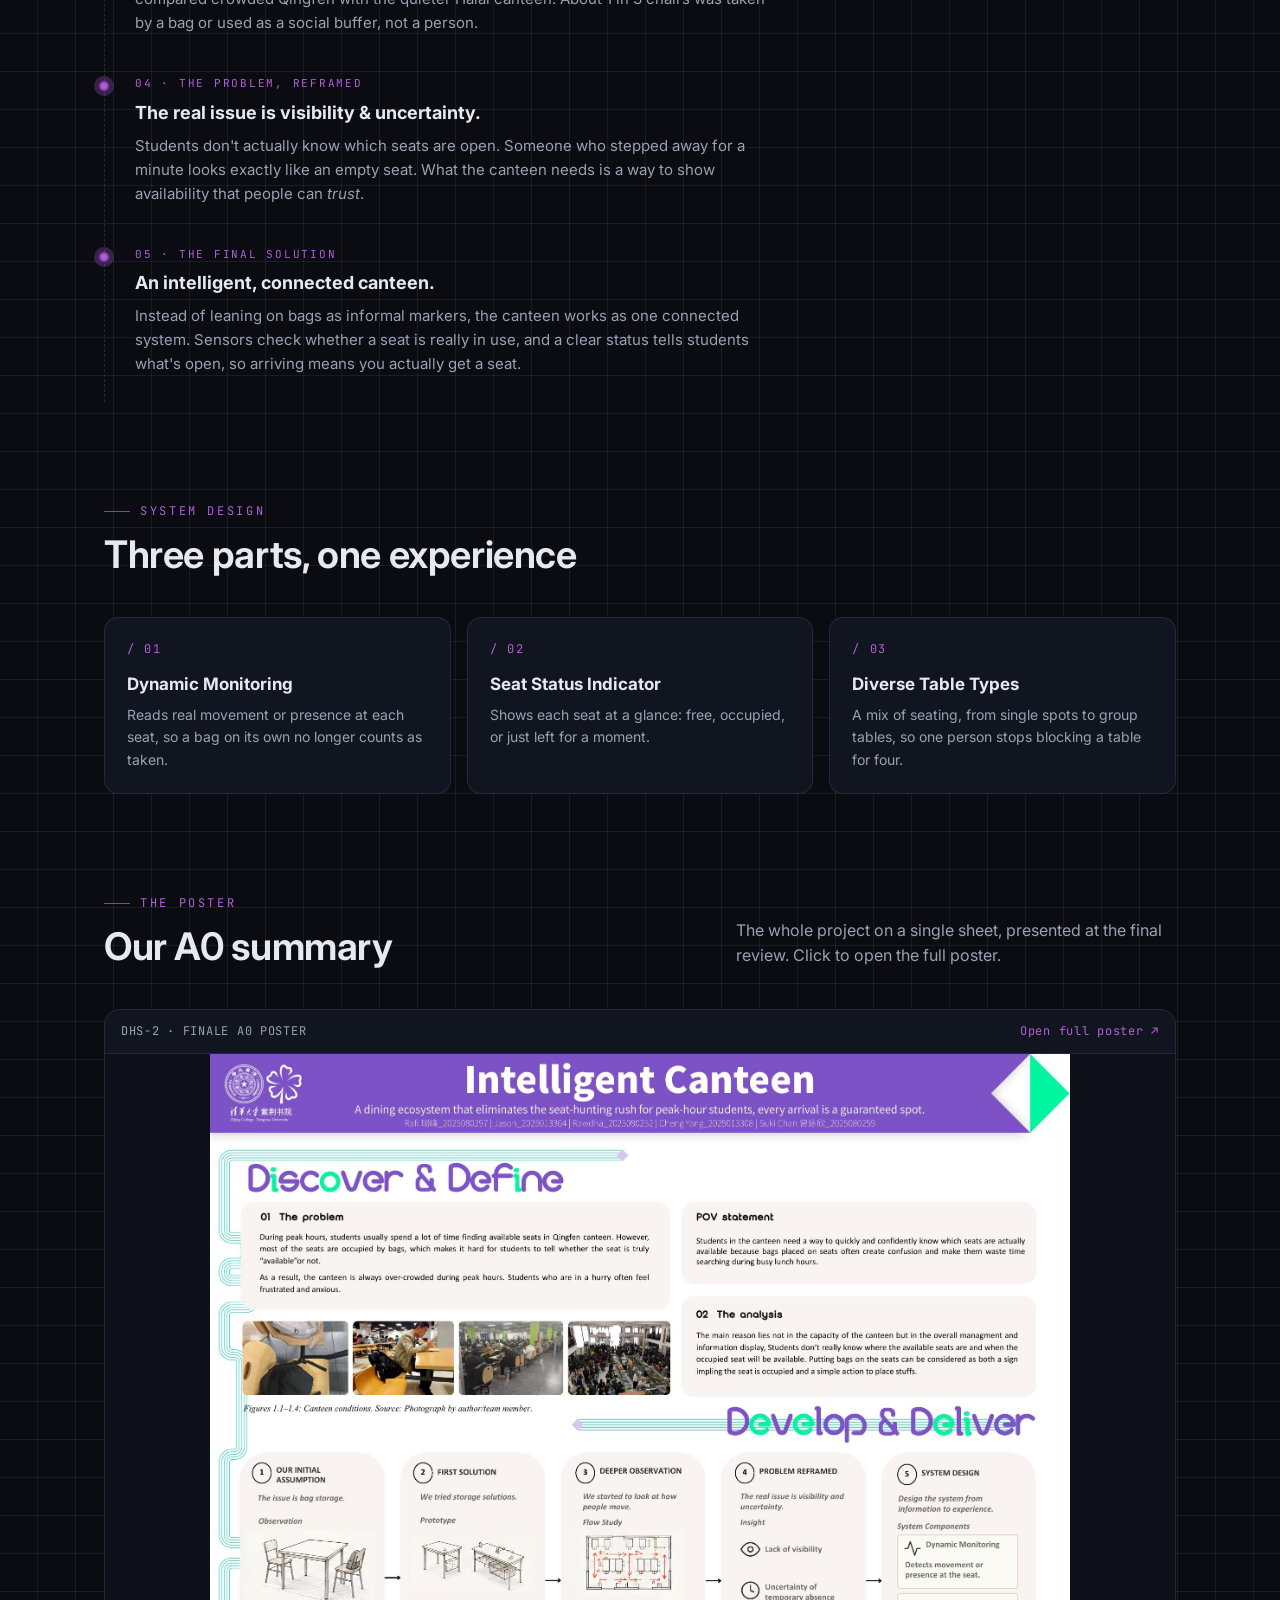
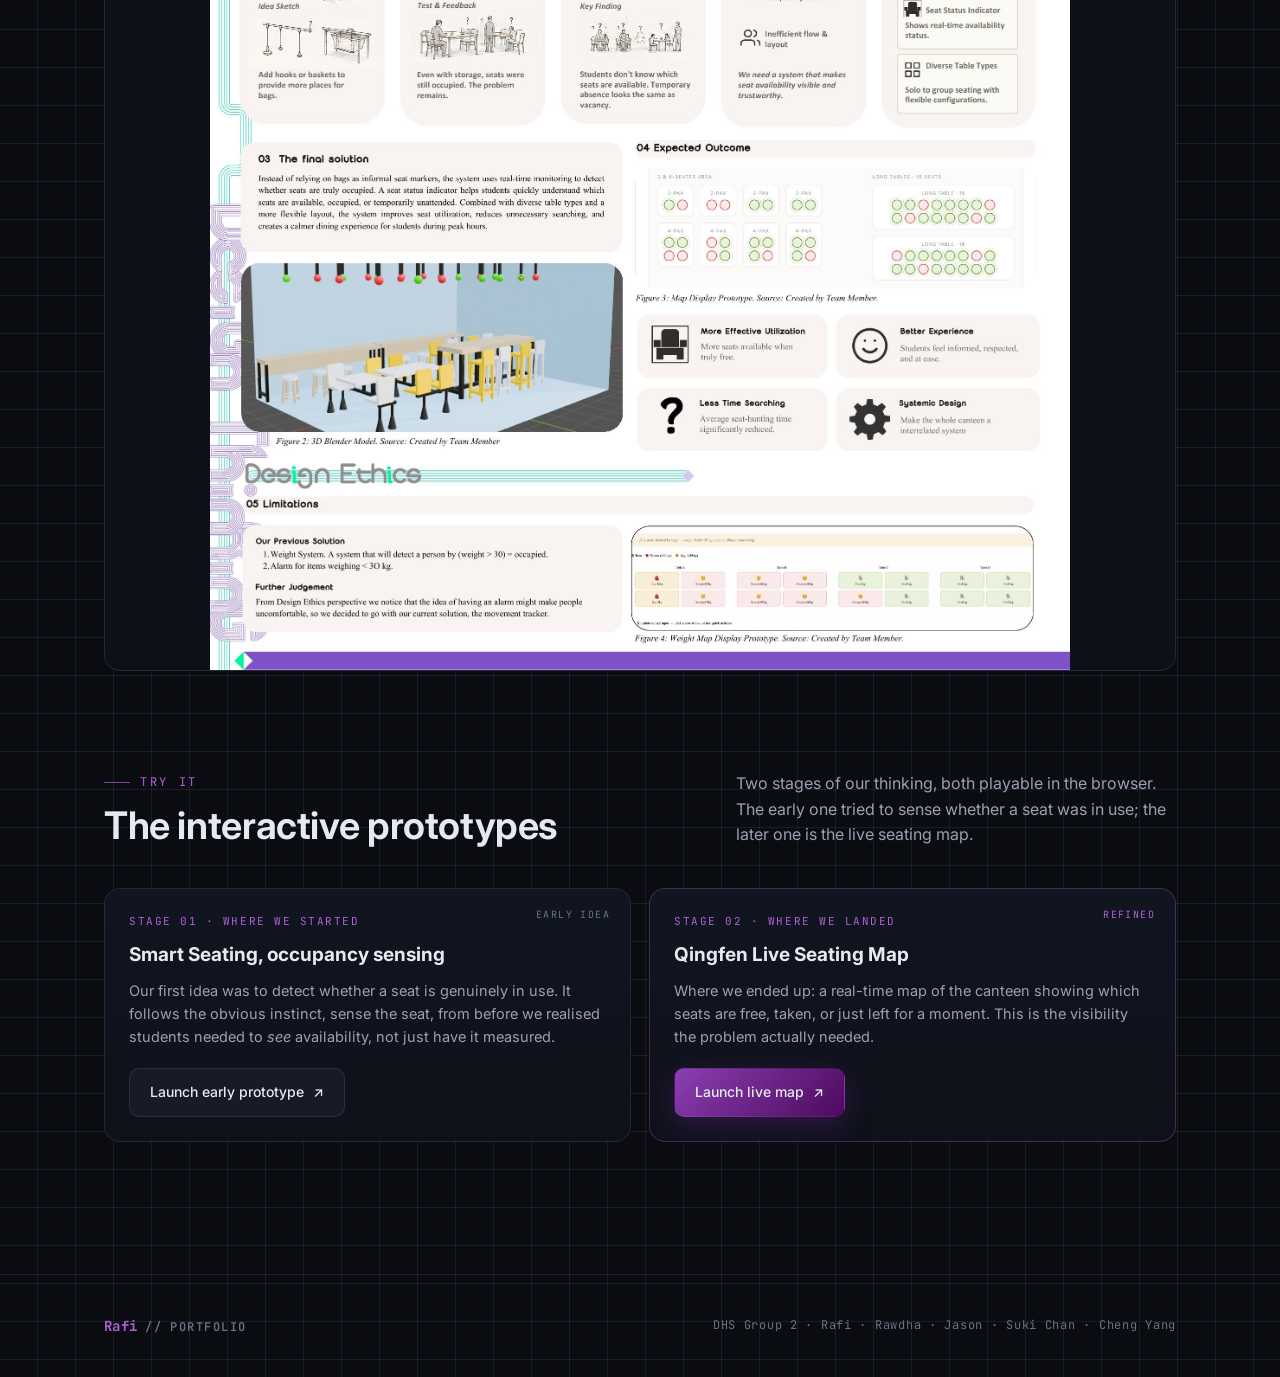
==== commit a6dbaf19: "push" ====
--- a/projects/design-thinking.html
+++ b/projects/design-thinking.html
@@ -3,7 +3,7 @@
 <head>
   <meta charset="UTF-8" />
   <meta name="viewport" content="width=device-width, initial-scale=1.0" />
-  <title>Design Thinking — Qingfen Canteen · Rafi</title>
+  <title>Design Thinking · Qingfen Canteen · Rafi</title>
   <meta name="description" content="DHS Group 2 design-thinking project: re-imagining seat availability at Qingfen Canteen, Tsinghua. From observation to a live seating prototype." />
   <link rel="preconnect" href="https://fonts.googleapis.com" />
   <link rel="preconnect" href="https://fonts.gstatic.com" crossorigin />
@@ -22,14 +22,14 @@
           <button class="menu-trigger">Architecture <i class="caret"></i></button>
           <div class="dropdown">
             <a href="design-thinking.html">
-              Design Thinking — Qingfen Canteen
+              Design Thinking · Qingfen Canteen
               <span class="tag">2026</span>
-              <small>Re-imagining seat availability at peak hours</small>
+              <small>Rethinking seat availability at busy times</small>
             </a>
             <a href="lotus-mirage.html">
               The Lotus Mirage
               <span class="tag">VR</span>
-              <small>A VR pavilion — a beautiful, hollow shell</small>
+              <small>A glass pavilion that turns out hollow</small>
             </a>
           </div>
         </li>
@@ -37,18 +37,28 @@
           <button class="menu-trigger">Design <i class="caret"></i></button>
           <div class="dropdown">
             <a href="steamy.html">
-              Steamy — Zijing Mascot
+              Steamy · Zijing Mascot
               <span class="tag">Mascot</span>
               <small>1st-place college mascot</small>
             </a>
             <a href="pottery.html">
-              Blue Valentine — Pottery
+              Blue Valentine · Pottery
               <span class="tag">Craft</span>
               <small>Hand-built ceramic rose</small>
             </a>
+            <a href="lab-poster.html">
+              Lab Danger Poster
+              <span class="tag">Poster</span>
+              <small>Concept and line art</small>
+            </a>
+            <a href="xiumi.html">
+              Uzbekistan Deep Dive
+              <span class="tag">WeChat</span>
+              <small>Xiumi article design</small>
+            </a>
           </div>
         </li>
-        <li><a href="../index.html#sketchbook">Sketchbook</a></li>
+        <li><a href="sketchbook.html">Sketchbook</a></li>
         <li><a href="../index.html#about">About</a></li>
       </ul>
     </div>
@@ -61,9 +71,9 @@
       <span class="eyebrow">Group Project · DHS Group 2</span>
       <h1>The Intelligent Canteen</h1>
       <p class="sub">
-        Re-imagining how students find a seat at Qingfen Canteen during peak hours —
-        a design-thinking journey from “there aren't enough seats” to “you can't
-        <em>tell</em> which seats are free.”
+        How do students find a seat at Qingfen Canteen when it's busy? Our
+        design-thinking project started at “there aren't enough seats” and ended
+        somewhere more useful: you can't <em>tell</em> which seats are actually free.
       </p>
 
       <!-- meta -->
@@ -103,16 +113,15 @@
           <span class="eyebrow">The Process</span>
           <h2>From assumption to insight</h2>
         </div>
-        <p>We followed the double-diamond — Discover, Define, Develop, Deliver — and let the observations overturn our first guess.</p>
+        <p>We worked through the double-diamond (Discover, Define, Develop, Deliver), and the observations ended up overturning our first guess.</p>
       </div>
 
       <div class="prose reveal" style="max-width:760px;margin-bottom:36px">
         <p>
-          During peak hours, students at Qingfen spend a long time hunting for a seat.
-          But most seats <em>look</em> taken — bags are draped over chairs, so it's
-          impossible to tell whether a seat is truly free or just temporarily held.
-          The canteen feels permanently overcrowded, and anyone in a hurry leaves
-          frustrated and anxious.
+          When it's busy, students at Qingfen spend a long time hunting for a seat.
+          Most seats <em>look</em> taken, because bags are draped over the chairs, so you
+          can't tell whether a seat is really free or just being held for a minute. The
+          place feels permanently packed, and anyone in a hurry leaves annoyed.
         </p>
       </div>
 
@@ -120,27 +129,27 @@
         <div class="step">
           <div class="n">01 · Our initial assumption</div>
           <h4>“It must be a bag-storage problem.”</h4>
-          <p>If bags are taking up the chairs, give them somewhere to go — hooks, baskets, drawers, lockers. We sketched and prototyped storage fixes.</p>
+          <p>If bags were taking up the chairs, the fix seemed obvious: give them somewhere else to go. We sketched storage ideas like hooks, baskets, and drawers, and prototyped a few.</p>
         </div>
         <div class="step">
           <div class="n">02 · First solution &amp; testing</div>
           <h4>Storage didn't free the seats.</h4>
-          <p>Even with somewhere to put their bags, students still occupied the chairs. The hook already existed in real canteens — and people barely used it. The problem clearly wasn't storage alone.</p>
+          <p>Even with somewhere to put their bags, students still kept the chairs. Real canteens already have hooks, and people barely use them. So storage wasn't really the problem.</p>
         </div>
         <div class="step">
           <div class="n">03 · Deeper observation</div>
           <h4>We started watching how people <em>move</em>.</h4>
-          <p>Shadowing students from entry to first bite, mapping the “hunt,” and comparing high-density Qingfen against the quieter Halal canteen. Roughly 1 in 3 chairs was held by a bag or used as a social buffer — not a person.</p>
+          <p>We shadowed students from the door to their first bite, mapped the “hunt” for a seat, and compared crowded Qingfen with the quieter Halal canteen. About 1 in 3 chairs was taken by a bag or used as a social buffer, not a person.</p>
         </div>
         <div class="step key">
           <div class="n">04 · The problem, reframed</div>
           <h4>The real issue is visibility &amp; uncertainty.</h4>
-          <p>Students simply don't know which seats are available. A temporary absence looks exactly like a vacancy. The canteen needs a system that makes seat availability <em>visible</em> and <em>trustworthy</em>.</p>
+          <p>Students don't actually know which seats are open. Someone who stepped away for a minute looks exactly like an empty seat. What the canteen needs is a way to show availability that people can <em>trust</em>.</p>
         </div>
         <div class="step key">
           <div class="n">05 · The final solution</div>
           <h4>An intelligent, connected canteen.</h4>
-          <p>Instead of relying on bags as informal markers, the canteen becomes one interrelated system: real-time monitoring detects whether seats are truly occupied, and a clear status tells students what's free — turning every arrival into a guaranteed spot.</p>
+          <p>Instead of leaning on bags as informal markers, the canteen works as one connected system. Sensors check whether a seat is really in use, and a clear status tells students what's open, so arriving means you actually get a seat.</p>
         </div>
       </div>
     </div>
@@ -159,17 +168,17 @@
         <div class="f">
           <div class="ic">/ 01</div>
           <h4>Dynamic Monitoring</h4>
-          <p>Detects real movement or presence at each seat — so a bag alone no longer counts as “occupied.”</p>
+          <p>Reads real movement or presence at each seat, so a bag on its own no longer counts as taken.</p>
         </div>
         <div class="f">
           <div class="ic">/ 02</div>
           <h4>Seat Status Indicator</h4>
-          <p>Shows real-time availability: free, occupied, or temporarily unattended — at a glance.</p>
+          <p>Shows each seat at a glance: free, occupied, or just left for a moment.</p>
         </div>
         <div class="f">
           <div class="ic">/ 03</div>
           <h4>Diverse Table Types</h4>
-          <p>Solo-to-group seating with flexible configurations, so solo diners stop blocking 4-person tables.</p>
+          <p>A mix of seating, from single spots to group tables, so one person stops blocking a table for four.</p>
         </div>
       </div>
     </div>
@@ -183,14 +192,16 @@
           <span class="eyebrow">The Poster</span>
           <h2>Our A0 summary</h2>
         </div>
-        <p>The full design-thinking journey on a single sheet, presented at the final review.</p>
+        <p>The whole project on a single sheet, presented at the final review. Click to open the full poster.</p>
       </div>
       <div class="poster reveal">
         <div class="bar">
-          <span>DHS-2 — FINALE A0 POSTER</span>
-          <a href="../assets/docs/dhs2-poster.pdf" target="_blank" rel="noopener">Open full PDF ↗</a>
-        </div>
-        <iframe src="../assets/docs/dhs2-poster.pdf#view=FitH" title="DHS-2 Finale A0 Poster" loading="lazy"></iframe>
+          <span>DHS-2 · FINALE A0 POSTER</span>
+          <a href="../assets/docs/dhs2-poster.pdf" target="_blank" rel="noopener">Open full poster ↗</a>
+        </div>
+        <a class="poster-view" href="../assets/docs/dhs2-poster.pdf" target="_blank" rel="noopener">
+          <img src="../assets/img/poster-preview.jpg" alt="DHS-2 finale A0 poster" loading="lazy" />
+        </a>
       </div>
     </div>
   </section>
@@ -203,21 +214,21 @@
           <span class="eyebrow">Try It</span>
           <h2>The interactive prototypes</h2>
         </div>
-        <p>Two stages of our thinking, both playable in the browser. The early version explored sensing occupancy; the refined version is the live seating map.</p>
+        <p>Two stages of our thinking, both playable in the browser. The early one tried to sense whether a seat was in use; the later one is the live seating map.</p>
       </div>
 
       <div class="protos reveal">
         <article class="proto early">
           <div class="stage">Stage 01 · Where we started</div>
-          <h4>Smart Seating — occupancy sensing</h4>
-          <p>Our earlier idea: detect whether a seat is genuinely in use. It captures the first instinct — sense the seat — before we realised students needed to <em>see</em> availability, not just have it measured.</p>
+          <h4>Smart Seating, occupancy sensing</h4>
+          <p>Our first idea was to detect whether a seat is genuinely in use. It follows the obvious instinct, sense the seat, from before we realised students needed to <em>see</em> availability, not just have it measured.</p>
           <a class="btn launch" href="../assets/prototypes/qingfen-weight-tracker.html" target="_blank" rel="noopener">Launch early prototype <span class="arr">↗</span></a>
         </article>
 
         <article class="proto refined">
           <div class="stage">Stage 02 · Where we landed</div>
           <h4>Qingfen Live Seating Map</h4>
-          <p>The refined direction: a real-time map of the canteen showing which seats are free, taken, or temporarily unattended — the visibility layer the problem actually needed.</p>
+          <p>Where we ended up: a real-time map of the canteen showing which seats are free, taken, or just left for a moment. This is the visibility the problem actually needed.</p>
           <a class="btn btn-primary launch" href="../assets/prototypes/qingfen-movement-tracker.html" target="_blank" rel="noopener">Launch live map <span class="arr">↗</span></a>
         </article>
       </div>
@@ -228,7 +239,7 @@
   <footer class="footer">
     <div class="wrap">
       <a class="brand" href="../index.html"><b>Rafi</b> <span>// PORTFOLIO</span></a>
-      <span class="small">DHS Group 2 — Rafi · Rawdha · Jason · Suki Chan · Cheng Yang</span>
+      <span class="small">DHS Group 2 · Rafi · Rawdha · Jason · Suki Chan · Cheng Yang</span>
     </div>
   </footer>
 
--- a/assets/css/main.css
+++ b/assets/css/main.css
@@ -255,6 +255,8 @@
 .poster .bar { display: flex; align-items: center; justify-content: space-between; padding: 12px 16px; border-bottom: 1px solid var(--border); font-family: var(--mono); font-size: 12px; color: var(--muted); letter-spacing: 0.06em; }
 .poster .bar a { font-size: 12px; }
 .poster iframe { width: 100%; height: 78vh; min-height: 520px; border: 0; background: #222; display: block; }
+.poster-view { display: block; background: #0d1018; }
+.poster-view img { display: block; width: 100%; max-width: 860px; margin: 0 auto; }
 
 /* prototype launch cards */
 .protos { display: grid; grid-template-columns: repeat(auto-fit, minmax(280px, 1fr)); gap: 18px; margin-top: 16px; }
@@ -366,6 +368,13 @@
 blockquote.quote p { margin: 0; font-size: 19px; line-height: 1.5; font-style: italic; color: var(--text); }
 blockquote.quote cite { display: block; margin-top: 10px; font-style: normal; font-family: var(--mono); font-size: 12px; letter-spacing: 0.08em; color: var(--accent); }
 
+/* about layout */
+.about-grid { display: grid; grid-template-columns: 1.15fr 0.85fr; gap: 36px; align-items: start; }
+.about-grid .portrait { border: 1px solid var(--border); border-radius: 16px; overflow: hidden; background: #0d1018; }
+.about-grid .portrait img { width: 100%; display: block; }
+.about-grid .gallery { grid-template-columns: 1fr 1fr; }
+@media (max-width: 760px) { .about-grid { grid-template-columns: 1fr; gap: 24px; } }
+
 /* award / highlight pill */
 .award { display: inline-flex; align-items: center; gap: 9px; margin-top: 22px; padding: 9px 16px; border: 1px solid rgba(177, 95, 214, 0.32); border-radius: 999px; background: var(--surface); font-size: 13.5px; color: #e9c8f7; }
 .award .star { color: var(--accent); font-size: 15px; }
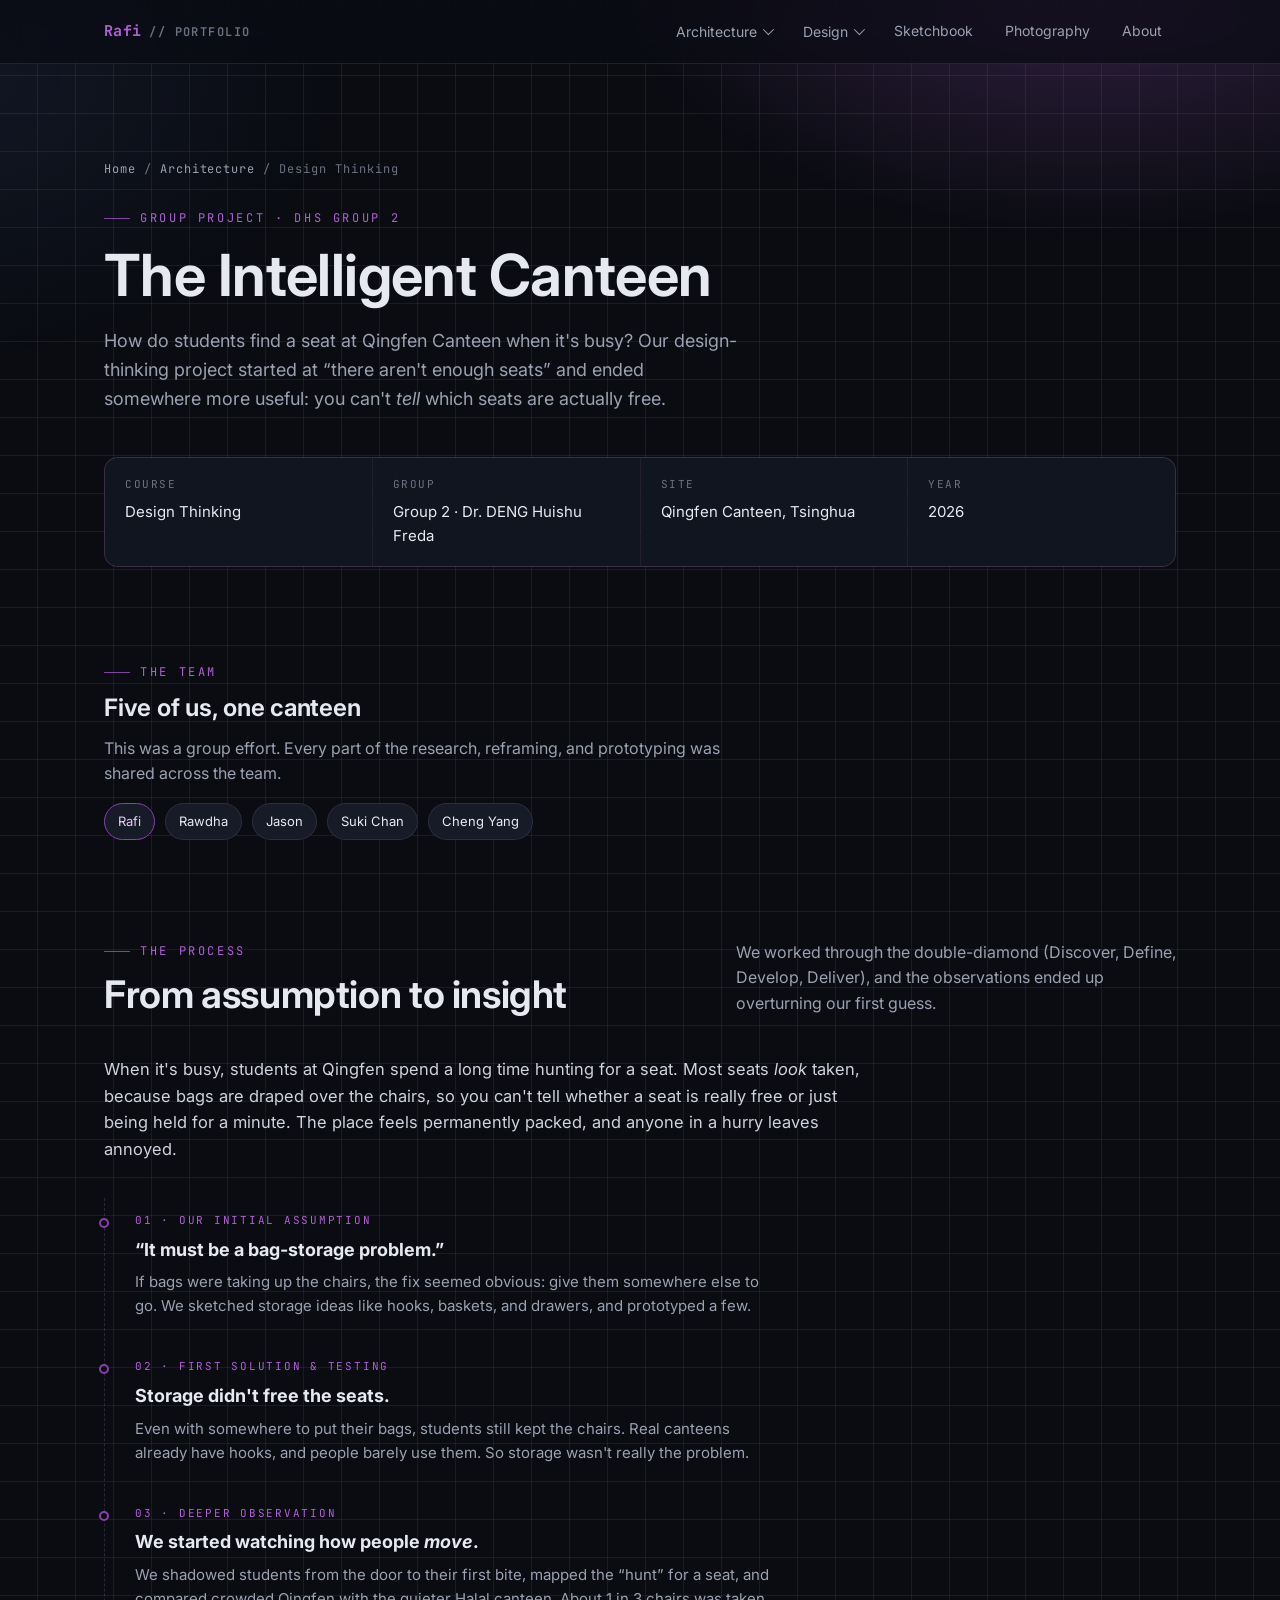
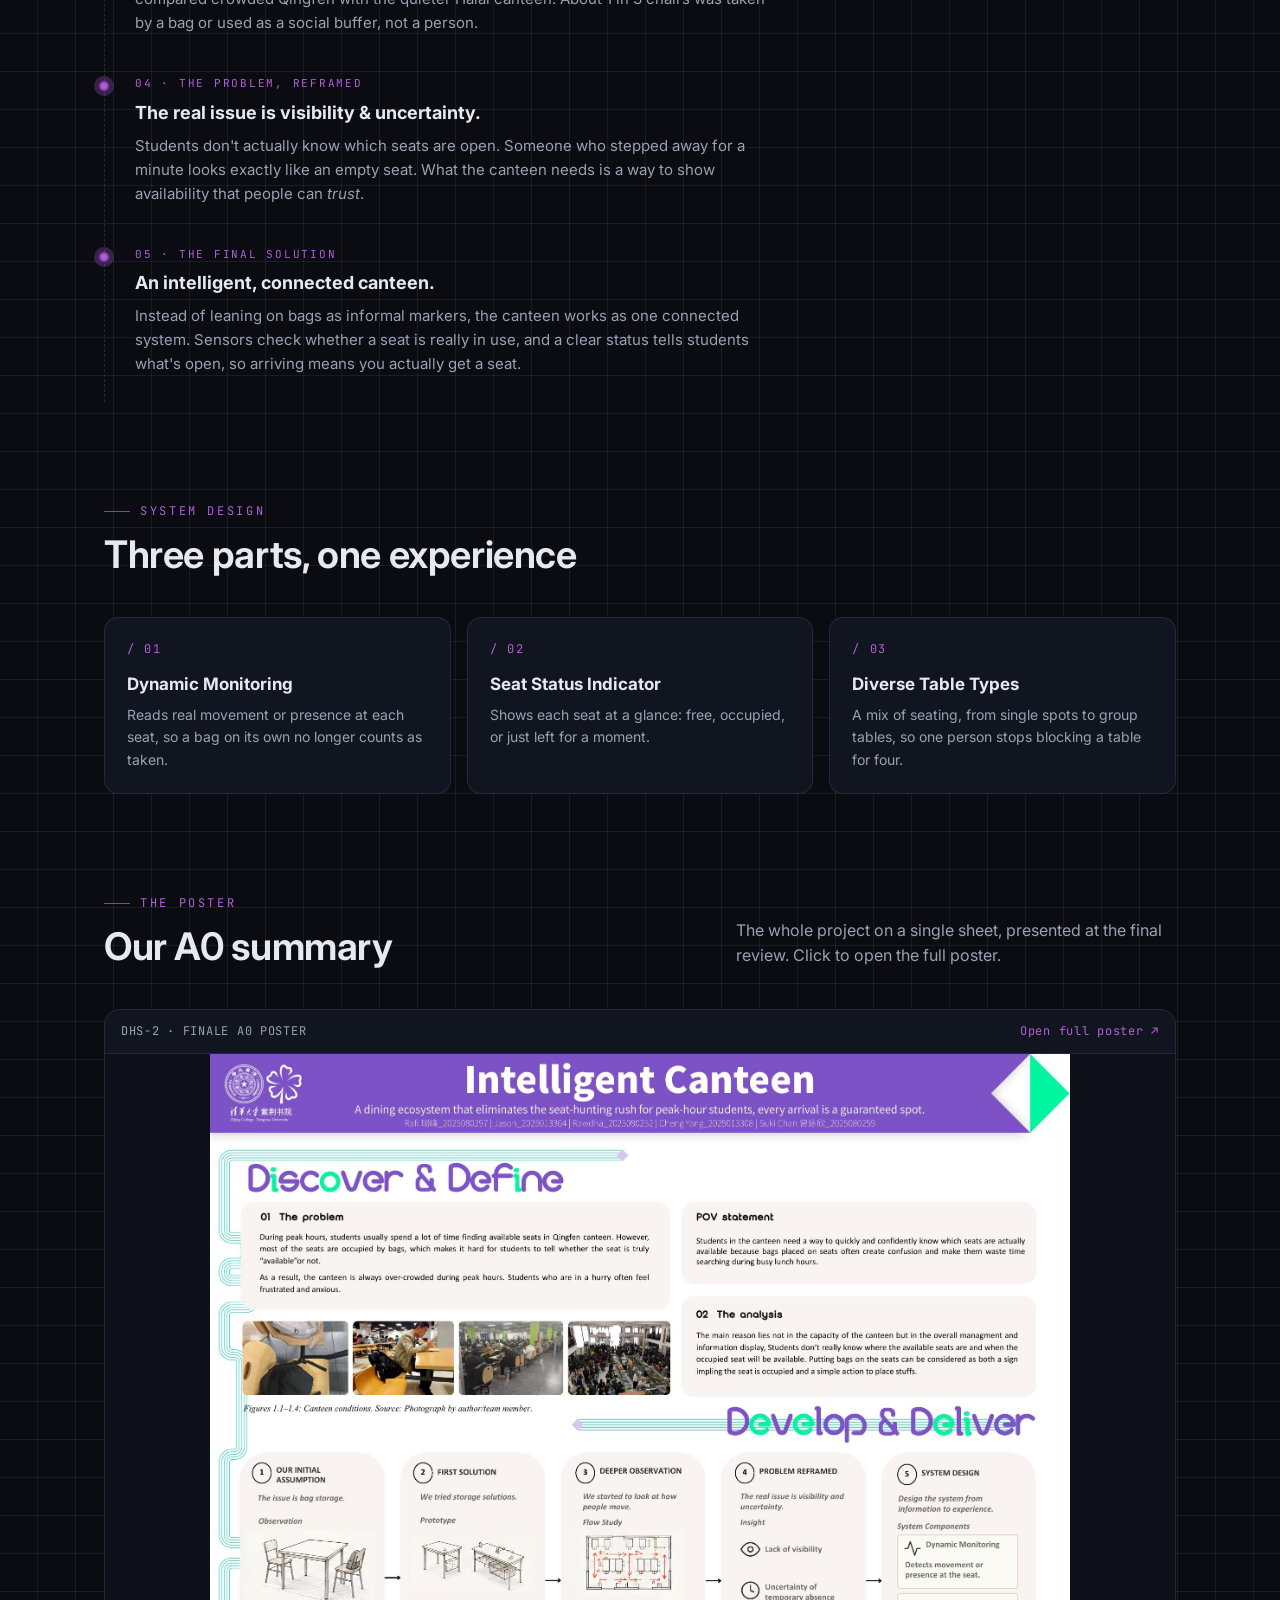
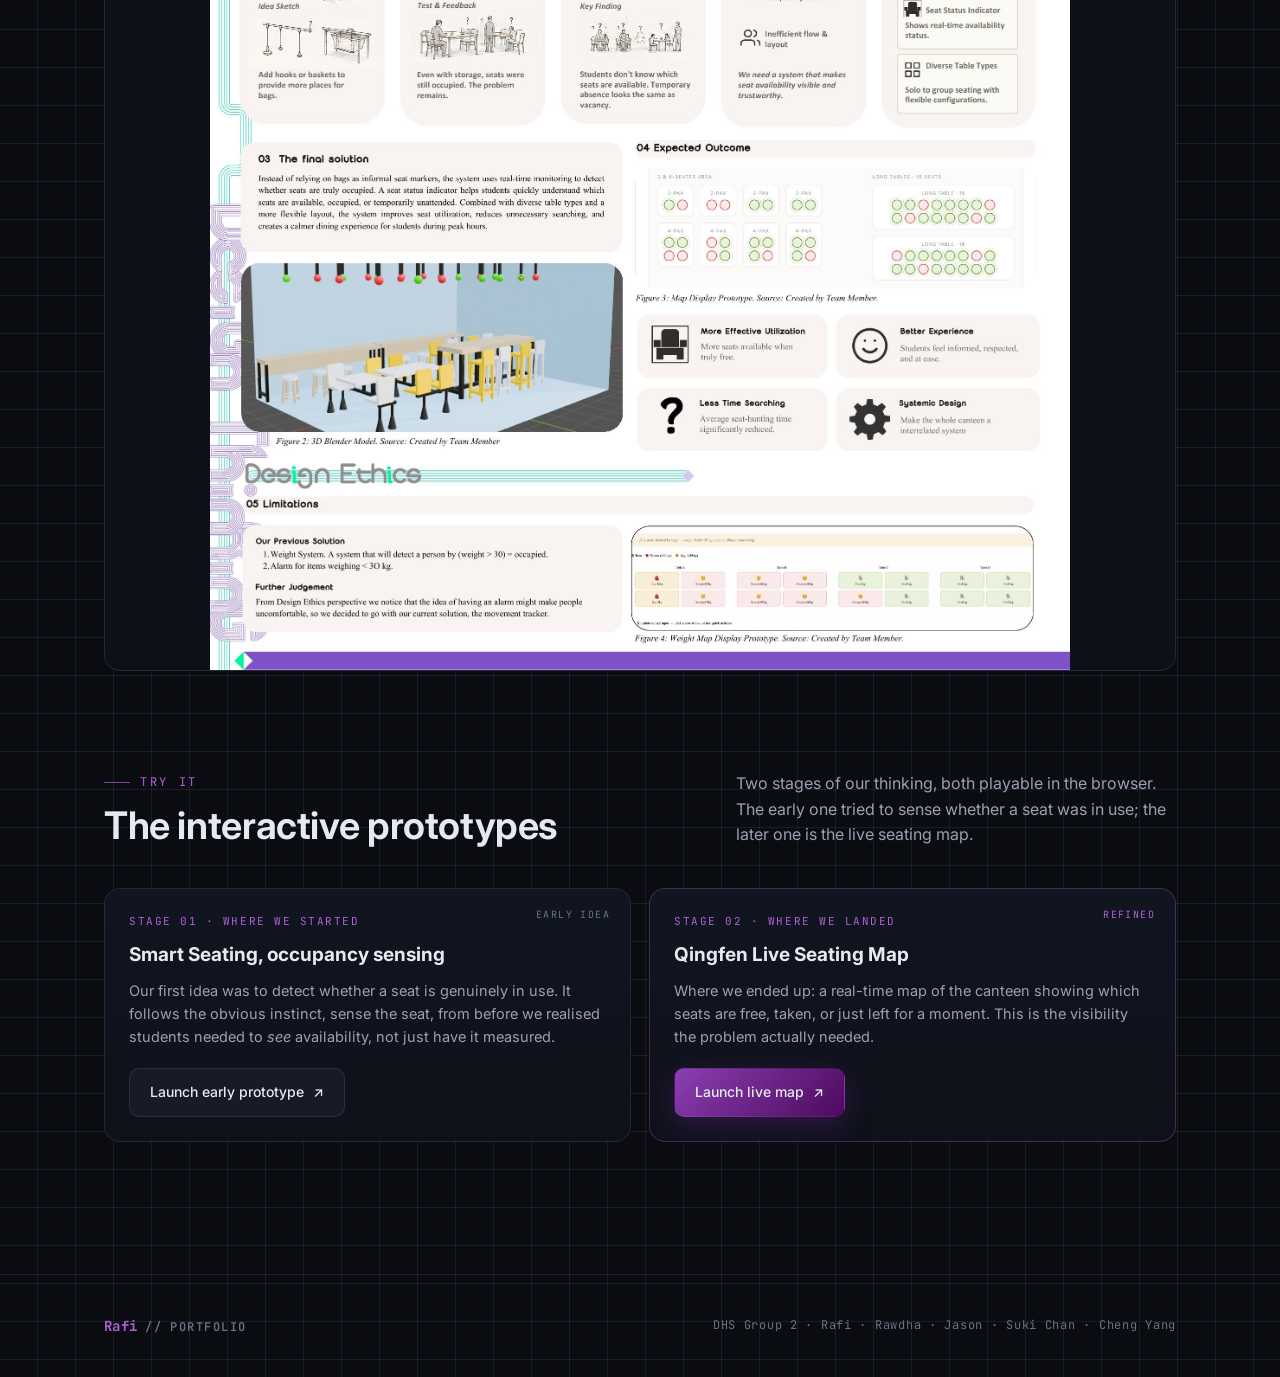
==== commit 51d5dad6: "push" ====
--- a/projects/design-thinking.html
+++ b/projects/design-thinking.html
@@ -59,6 +59,7 @@
           </div>
         </li>
         <li><a href="sketchbook.html">Sketchbook</a></li>
+        <li><a href="photography.html">Photography</a></li>
         <li><a href="../index.html#about">About</a></li>
       </ul>
     </div>
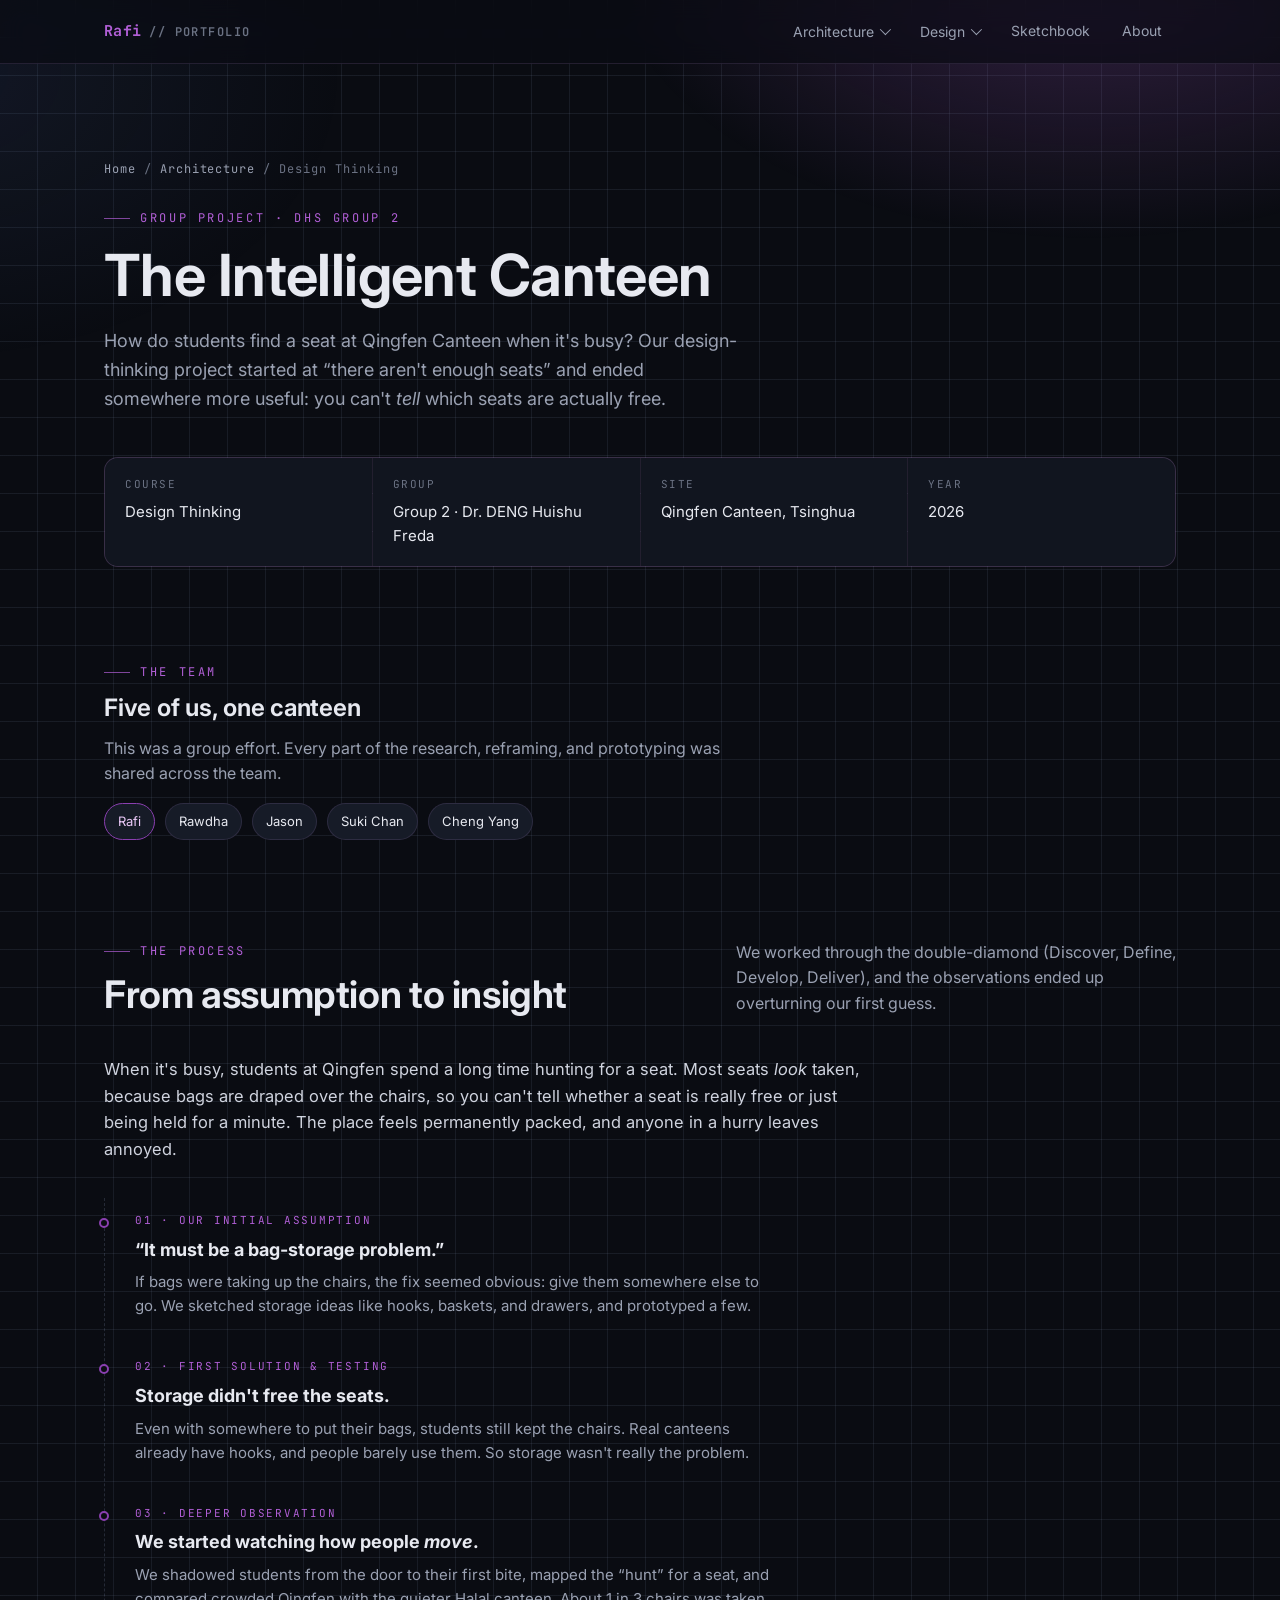
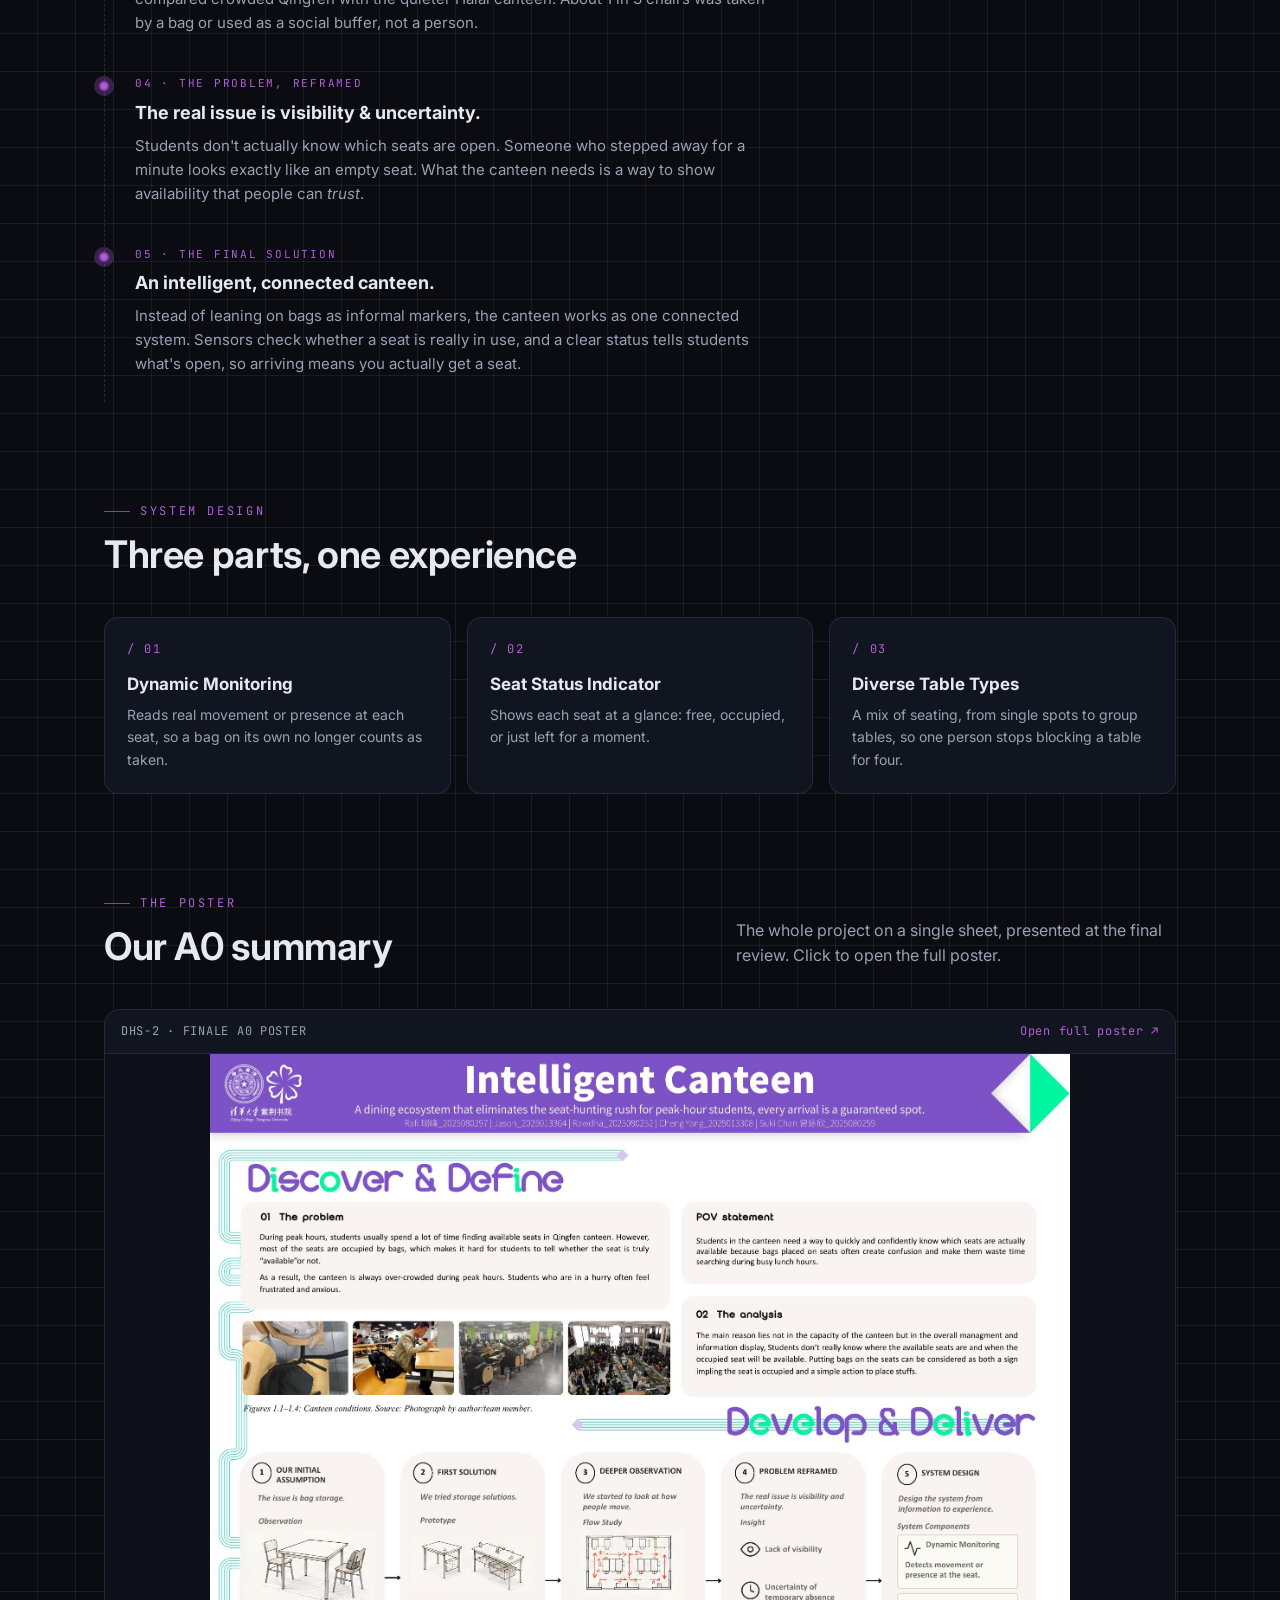
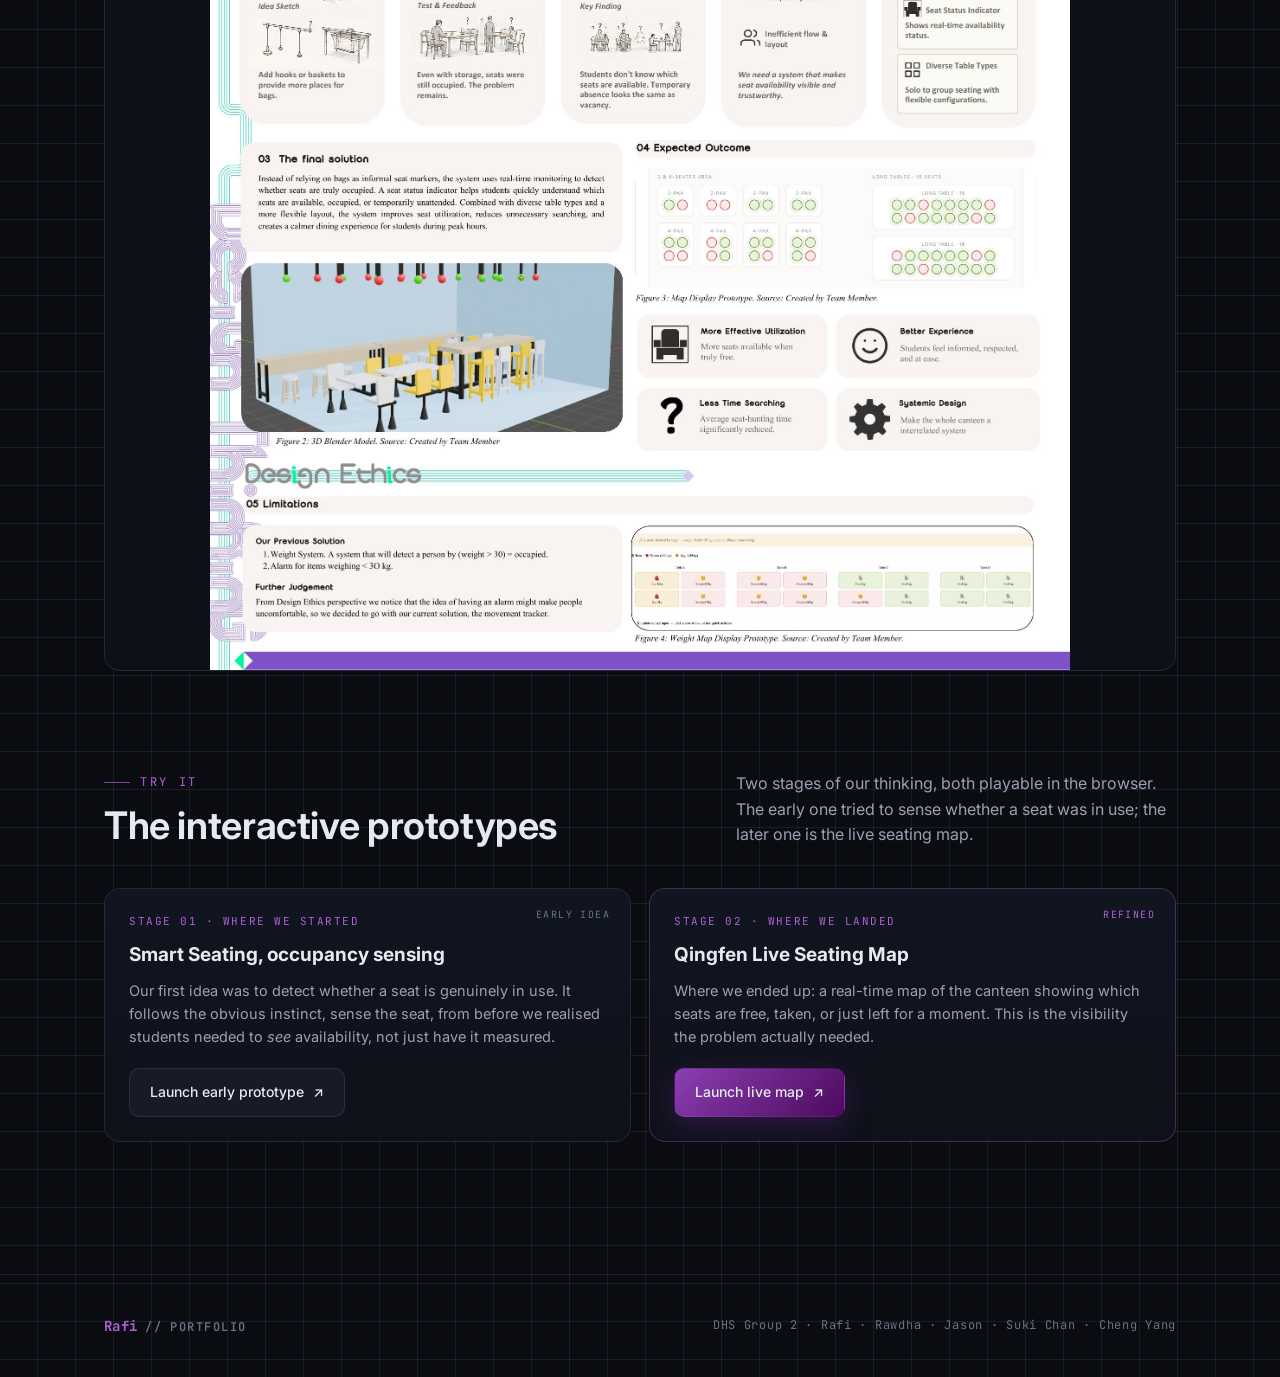
==== commit a62e9df7: "push" ====
--- a/projects/design-thinking.html
+++ b/projects/design-thinking.html
@@ -9,6 +9,21 @@
   <link rel="preconnect" href="https://fonts.gstatic.com" crossorigin />
   <link href="https://fonts.googleapis.com/css2?family=Inter:wght@400;500;600;700&family=JetBrains+Mono:wght@400;500&display=swap" rel="stylesheet" />
   <link rel="stylesheet" href="../assets/css/main.css" />
+  <link rel="icon" href="../assets/favicon.svg" type="image/svg+xml" />
+  <link rel="icon" href="../assets/favicon.png" sizes="32x32" />
+  <link rel="apple-touch-icon" href="../assets/apple-touch-icon.png" />
+  <meta property="og:type" content="website" />
+  <meta property="og:site_name" content="Rafi · Portfolio" />
+  <meta property="og:title" content="Design Thinking · Qingfen Canteen · Rafi" />
+  <meta property="og:description" content="DHS Group 2 design-thinking project: re-imagining seat availability at Qingfen Canteen, Tsinghua. From observation to a live seating prototype." />
+  <meta property="og:url" content="https://rafiadifa.github.io/Portfolio/projects/design-thinking.html" />
+  <meta property="og:image" content="https://rafiadifa.github.io/Portfolio/assets/img/og-cover.jpg" />
+  <meta property="og:image:width" content="1200" />
+  <meta property="og:image:height" content="630" />
+  <meta name="twitter:card" content="summary_large_image" />
+  <meta name="twitter:title" content="Design Thinking · Qingfen Canteen · Rafi" />
+  <meta name="twitter:description" content="DHS Group 2 design-thinking project: re-imagining seat availability at Qingfen Canteen, Tsinghua. From observation to a live seating prototype." />
+  <meta name="twitter:image" content="https://rafiadifa.github.io/Portfolio/assets/img/og-cover.jpg" />
 </head>
 <body>
 
@@ -31,6 +46,11 @@
               <span class="tag">VR</span>
               <small>A glass pavilion that turns out hollow</small>
             </a>
+            <a href="langyuan.html">
+              Langyuan Station
+              <span class="tag">2026</span>
+              <small>Conviviality: movement &amp; perception</small>
+            </a>
           </div>
         </li>
         <li class="has-dropdown">
@@ -59,7 +79,6 @@
           </div>
         </li>
         <li><a href="sketchbook.html">Sketchbook</a></li>
-        <li><a href="photography.html">Photography</a></li>
         <li><a href="../index.html#about">About</a></li>
       </ul>
     </div>
@@ -198,9 +217,9 @@
       <div class="poster reveal">
         <div class="bar">
           <span>DHS-2 · FINALE A0 POSTER</span>
-          <a href="../assets/docs/dhs2-poster.pdf" target="_blank" rel="noopener">Open full poster ↗</a>
-        </div>
-        <a class="poster-view" href="../assets/docs/dhs2-poster.pdf" target="_blank" rel="noopener">
+          <a href="https://drive.google.com/file/d/1P1Pp5nyETVUu1nMOq88Tp6hqTLtl4mCP/view" target="_blank" rel="noopener">Open full poster ↗</a>
+        </div>
+        <a class="poster-view" href="https://drive.google.com/file/d/1P1Pp5nyETVUu1nMOq88Tp6hqTLtl4mCP/view" target="_blank" rel="noopener">
           <img src="../assets/img/poster-preview.jpg" alt="DHS-2 finale A0 poster" loading="lazy" />
         </a>
       </div>
